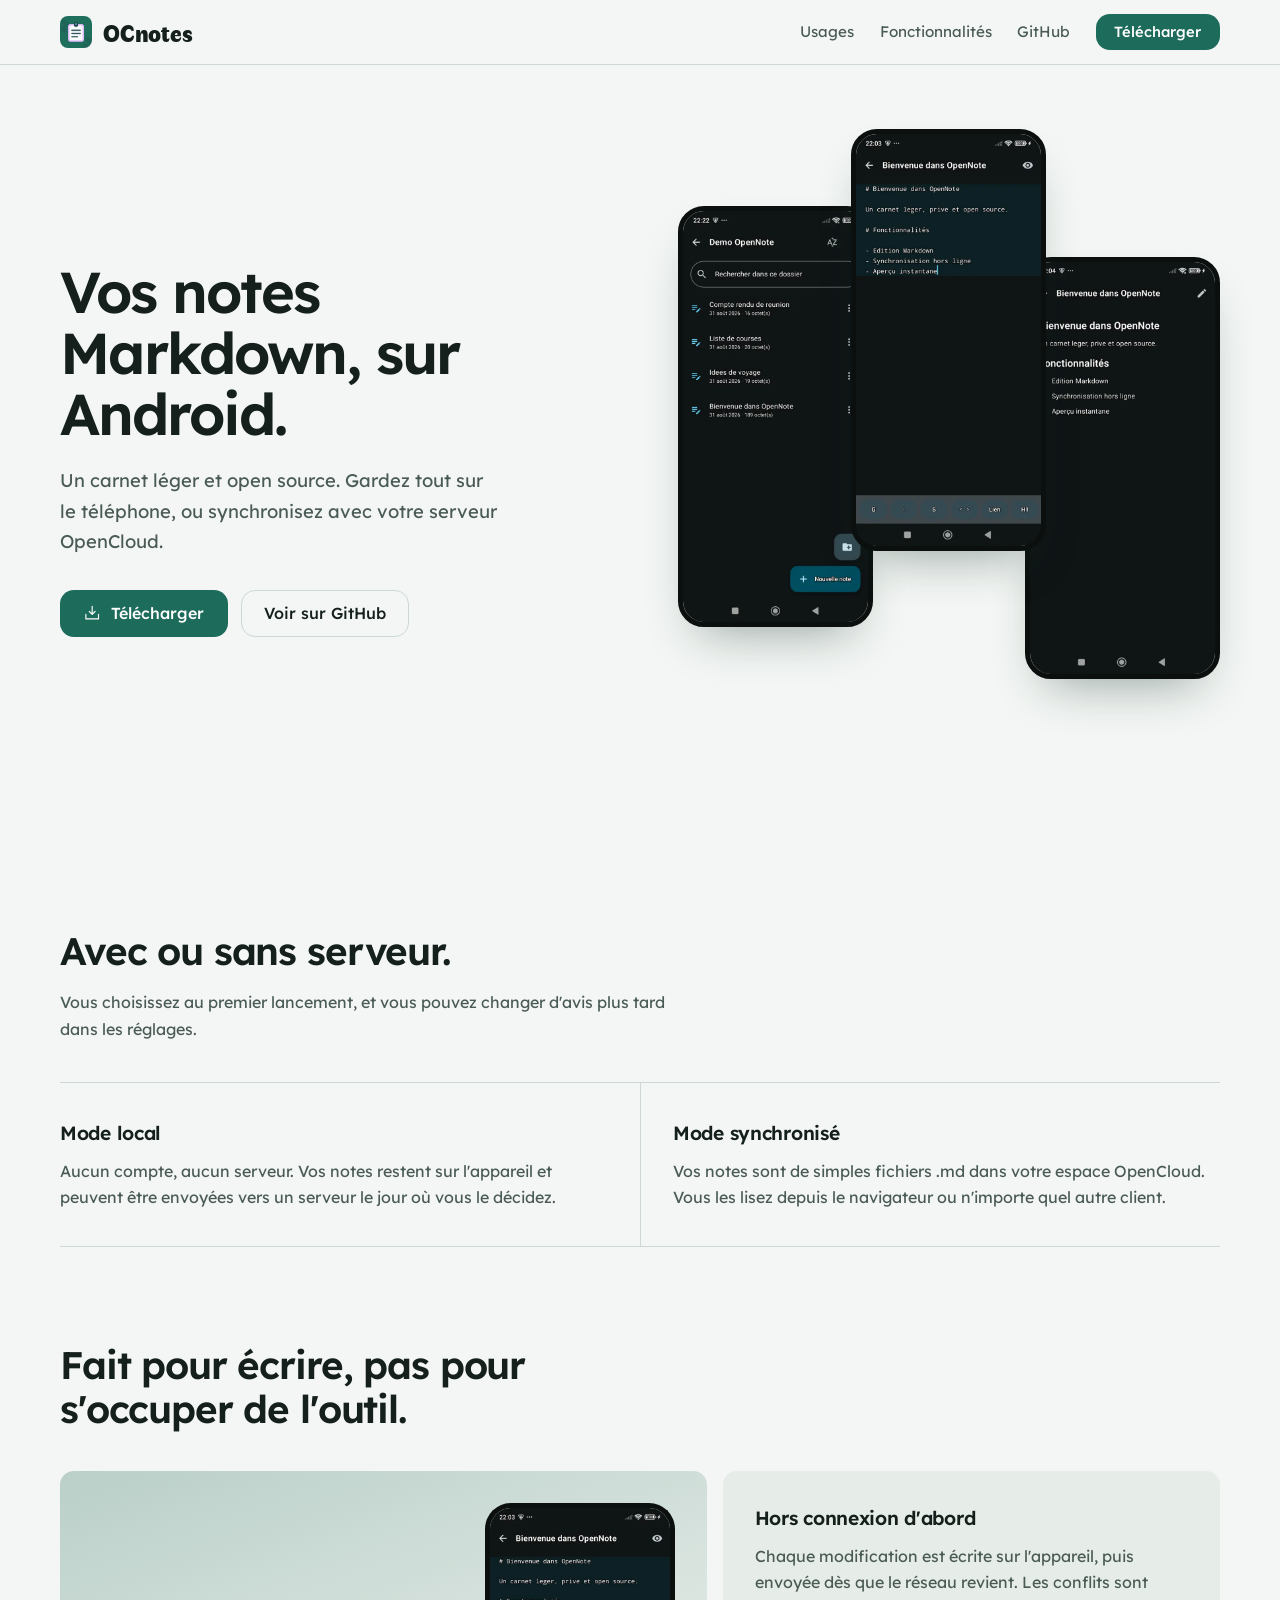
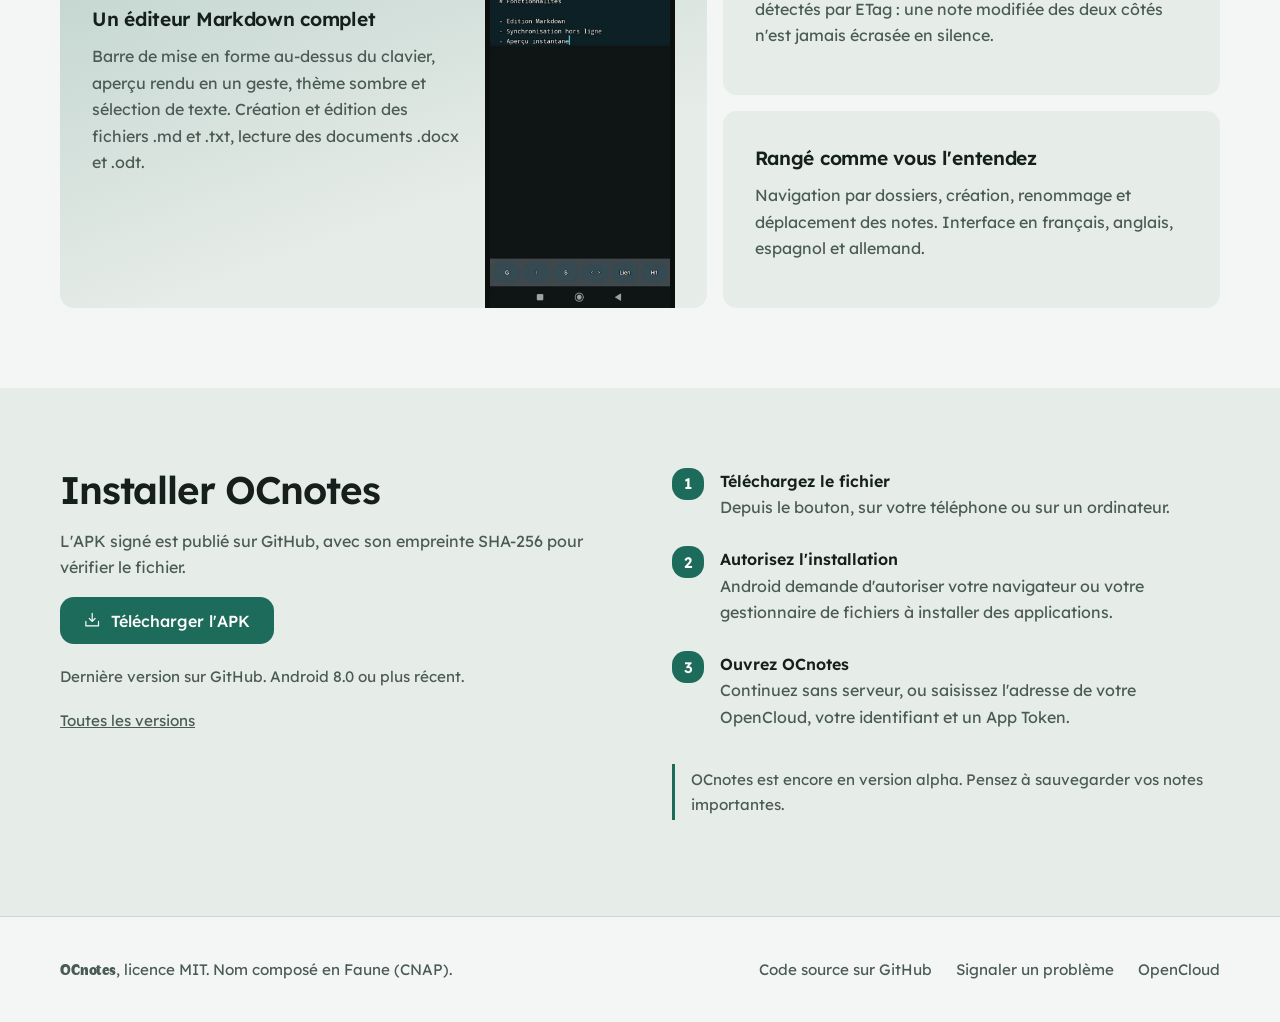
==== site/index.html @ fe49a5b5 "Add single-page static presentation site for OCnotes Static HTML/CSS page (no build) to upload by FT" ====
<!doctype html>
<html lang="fr">
<head>
<meta charset="utf-8">
<meta name="viewport" content="width=device-width, initial-scale=1">
<title>OCnotes, notes Markdown pour Android</title>
<meta name="description" content="OCnotes est une application Android de notes Markdown, utilisable en local ou synchronisée avec votre serveur OpenCloud. Open source, licence MIT.">
<meta name="color-scheme" content="light dark">
<meta property="og:title" content="OCnotes, notes Markdown pour Android">
<meta property="og:description" content="Des notes Markdown sur Android, en local ou synchronisées avec OpenCloud.">
<meta property="og:type" content="website">
<link rel="icon" type="image/png" href="assets/favicon.png">
<link rel="preload" href="assets/lexend-Regular.woff2" as="font" type="font/woff2" crossorigin>
<link rel="preload" href="assets/faune-display-black.woff2" as="font" type="font/woff2" crossorigin>

<style>
/* ---------- Polices : Lexend, la même que dans l'application ---------- */
@font-face { font-family: "Lexend"; font-weight: 400; font-display: swap; src: url("assets/lexend-Regular.woff2") format("woff2"); }
@font-face { font-family: "Lexend"; font-weight: 500; font-display: swap; src: url("assets/lexend-Medium.woff2") format("woff2"); }
@font-face { font-family: "Lexend"; font-weight: 600; font-display: swap; src: url("assets/lexend-SemiBold.woff2") format("woff2"); }

/* Faune Display Black (CNAP) : la police du nom de l'app, réservée au mot OCnotes */
@font-face { font-family: "Faune"; font-weight: 900; font-display: swap; src: url("assets/faune-display-black.woff2") format("woff2"); }

/* ---------- Jetons de couleur (clair par défaut, sombre selon le système) ---------- */
:root {
  --bg: #f3f6f4;
  --surface: #e6ece8;
  --ink: #15201c;
  --muted: #4a5a54;
  --line: #cdd8d2;
  --accent: #1d6b5a;        /* le vert de l'icône, seule couleur d'accent */
  --accent-ink: #ffffff;
  --radius: 14px;           /* un seul rayon pour tout, sauf les téléphones */
  --phone-radius: 26px;
  --shadow: 0 24px 50px -22px rgb(21 48 40 / .45);
}
@media (prefers-color-scheme: dark) {
  :root {
    --bg: #0f1513;
    --surface: #18211d;
    --ink: #e8efeb;
    --muted: #9db0a8;
    --line: #28352f;
    --accent: #5fc9ae;
    --accent-ink: #08201a;
    --shadow: 0 24px 50px -22px rgb(0 0 0 / .8);
  }
}

* { box-sizing: border-box; }
html { scroll-behavior: smooth; }
body {
  margin: 0;
  background: var(--bg);
  color: var(--ink);
  font-family: "Lexend", system-ui, -apple-system, "Segoe UI", sans-serif;
  font-size: 1rem;
  line-height: 1.65;
  -webkit-font-smoothing: antialiased;
}
img { display: block; max-width: 100%; height: auto; }
a { color: inherit; }
:focus-visible { outline: 3px solid var(--accent); outline-offset: 3px; border-radius: 6px; }

.wrap { width: min(1160px, 100% - 2rem); margin-inline: auto; }

/* ---------- Boutons ---------- */
.btn {
  display: inline-flex; align-items: center; gap: .6rem;
  padding: .85rem 1.4rem;
  border-radius: var(--radius);
  font: 500 1rem/1 "Lexend", sans-serif;
  text-decoration: none; white-space: nowrap;
  border: 1.5px solid transparent;
  transition: transform .2s cubic-bezier(.16,1,.3,1), background-color .2s;
}
.btn:active { transform: scale(.97); }
.btn-primary { background: var(--accent); color: var(--accent-ink); }
.btn-primary:hover { transform: translateY(-2px); }
.btn-ghost { border-color: var(--line); color: var(--ink); }
.btn-ghost:hover { background: var(--surface); }
.btn svg { width: 1.15em; height: 1.15em; flex: none; }

/* ---------- Navigation (une seule ligne, 64px) ---------- */
.nav { position: sticky; top: 0; z-index: 10; background: color-mix(in srgb, var(--bg) 88%, transparent); backdrop-filter: blur(10px); -webkit-backdrop-filter: blur(10px); border-bottom: 1px solid var(--line); }
.nav .wrap { height: 64px; display: flex; align-items: center; justify-content: space-between; gap: 1rem; }
.brand { display: flex; align-items: center; gap: .7rem; text-decoration: none; }
.wordmark { font-family: "Faune", "Lexend", sans-serif; font-weight: 900; letter-spacing: -.01em; }
.brand .wordmark { font-size: 1.5rem; line-height: 1; }
.brand img { width: 32px; height: 32px; border-radius: 8px; }
.nav-links { display: flex; align-items: center; gap: 1.6rem; }
.nav-links a:not(.btn) { text-decoration: none; color: var(--muted); font-size: .95rem; }
.nav-links a:not(.btn):hover { color: var(--ink); }
.nav .btn { padding: .6rem 1.1rem; font-size: .92rem; }

/* ---------- Hero : texte à gauche, trois écrans à droite ---------- */
.hero { padding-block: 4rem 5rem; }
.hero .wrap { display: grid; grid-template-columns: 1.05fr 1fr; gap: 3rem; align-items: center; }
h1 { font-size: clamp(2.2rem, 4.6vw, 3.6rem); line-height: 1.06; letter-spacing: -.035em; font-weight: 600; margin: 0 0 1.4rem; max-width: 18ch; }
.lead { font-size: 1.15rem; color: var(--muted); max-width: 40ch; margin: 0 0 2rem; }
.cta { display: flex; flex-wrap: wrap; gap: .8rem; }

.phones { position: relative; height: min(640px, 70vw); }
.phone {
  position: absolute; width: 36%;
  border-radius: var(--phone-radius);
  border: 5px solid #0b100e;
  box-shadow: var(--shadow);
  background: #0b100e;
}
.phone.p1 { left: 0;   top: 12%; }
.phone.p2 { left: 32%; top: 0;   z-index: 2; }
.phone.p3 { left: 64%; top: 20%; }

/* ---------- Deux usages : deux colonnes séparées par un simple filet ---------- */
section { padding-block: 5rem; }
h2 { font-size: clamp(1.7rem, 3.2vw, 2.4rem); line-height: 1.15; letter-spacing: -.03em; font-weight: 600; margin: 0 0 1rem; max-width: 20ch; }
h3 { font-size: 1.2rem; letter-spacing: -.015em; font-weight: 600; margin: 0 0 .5rem; }
p { margin: 0 0 1rem; max-width: 62ch; }
.muted { color: var(--muted); }

.modes .wrap > p { color: var(--muted); }
.modes-grid { display: grid; grid-template-columns: 1fr 1fr; margin-top: 2.5rem; border-block: 1px solid var(--line); }
.modes-grid > div { padding: 2.2rem 2rem 2.2rem 0; }
.modes-grid > div + div { padding: 2.2rem 0 2.2rem 2rem; border-left: 1px solid var(--line); }
.modes-grid p { color: var(--muted); margin: 0; }

/* ---------- Fonctionnalités : une grande tuile + deux plus petites ---------- */
.features-grid { display: grid; grid-template-columns: 1.3fr 1fr; grid-template-rows: auto auto; gap: 1rem; margin-top: 2.5rem; }
.tile { border-radius: var(--radius); padding: 2rem; background: var(--surface); overflow: hidden; }
.tile p { color: var(--muted); margin: 0; }
.tile-big { grid-row: span 2; display: grid; grid-template-columns: 1fr 190px; gap: 1.5rem; align-items: end; padding-bottom: 0;
  background: linear-gradient(160deg, color-mix(in srgb, var(--accent) 22%, var(--surface)), var(--surface) 70%); }
.tile-big .text { padding-bottom: 2rem; align-self: center; }
.tile-big img { border-radius: var(--phone-radius) var(--phone-radius) 0 0; border: 5px solid #0b100e; border-bottom: 0; }
.tile ul { margin: 1rem 0 0; padding: 0; list-style: none; color: var(--muted); }
.tile li { padding: .35rem 0; }

/* ---------- Téléchargement ---------- */
.download { background: var(--surface); }
.download .wrap { display: grid; grid-template-columns: 1fr 1fr; gap: 4rem; align-items: start; }
.dl-meta { color: var(--muted); font-size: .95rem; margin: 1.2rem 0 0; }
.dl-meta code { font-family: ui-monospace, "SFMono-Regular", Menlo, Consolas, monospace; font-size: .8rem; word-break: break-all; }
.steps { margin: 0; padding: 0; list-style: none; counter-reset: s; }
.steps li { counter-increment: s; padding: 0 0 1.6rem 3rem; position: relative; }
.steps li::before {
  content: counter(s); position: absolute; left: 0; top: 0;
  width: 2rem; height: 2rem; border-radius: var(--radius);
  background: var(--accent); color: var(--accent-ink);
  display: grid; place-items: center; font-weight: 600; font-size: .95rem;
}
.steps strong { display: block; font-weight: 600; }
.steps span { color: var(--muted); }
.note { border-left: 3px solid var(--accent); padding: .2rem 0 .2rem 1rem; color: var(--muted); font-size: .95rem; margin-top: .5rem; }

/* ---------- Pied de page ---------- */
footer { padding-block: 2.5rem; border-top: 1px solid var(--line); color: var(--muted); font-size: .95rem; }
footer .wrap { display: flex; flex-wrap: wrap; gap: 1rem 2rem; justify-content: space-between; }
footer nav { display: flex; flex-wrap: wrap; gap: 1.5rem; }
footer a { text-decoration: none; }
footer a:hover { color: var(--ink); text-decoration: underline; }

/* ---------- Mouvement : entrée douce, désactivée si l'utilisateur le demande ---------- */
@media (prefers-reduced-motion: no-preference) {
  .reveal { opacity: 0; transform: translateY(22px); transition: opacity .7s cubic-bezier(.16,1,.3,1), transform .7s cubic-bezier(.16,1,.3,1); }
  .reveal.in { opacity: 1; transform: none; }
  /* les téléphones du hero arrivent l'un après l'autre : ils racontent l'ordre liste, édition, aperçu */
  .phone { opacity: 0; animation: rise .9s cubic-bezier(.16,1,.3,1) forwards; }
  .p1 { animation-delay: .1s; } .p2 { animation-delay: .25s; } .p3 { animation-delay: .4s; }
  @keyframes rise { from { opacity: 0; transform: translateY(40px); } to { opacity: 1; transform: none; } }
}

/* ---------- Mobile : tout passe sur une colonne ---------- */
@media (max-width: 860px) {
  .hero { padding-block: 2.5rem 3rem; }
  .hero .wrap, .download .wrap, .features-grid, .modes-grid { grid-template-columns: 1fr; }
  .phones { height: 78vw; max-height: 480px; }
  .modes-grid > div, .modes-grid > div + div { padding: 1.6rem 0; border-left: 0; }
  .modes-grid > div + div { border-top: 1px solid var(--line); }
  .tile-big { grid-row: auto; grid-template-columns: 1fr 140px; }
  .nav-links a:not(.btn) { display: none; }
  section { padding-block: 3.5rem; }
  .download .wrap { gap: 2.5rem; }
}
@media (max-width: 460px) {
  .tile-big { grid-template-columns: 1fr; }
  .tile-big img { width: 180px; justify-self: center; }
}
</style>
</head>

<body>

<header class="nav">
  <div class="wrap">
    <a class="brand" href="#top"><img src="assets/icon.webp" alt="" width="32" height="32"><span class="wordmark">OCnotes</span></a>
    <nav class="nav-links" aria-label="Navigation principale">
      <a href="#usages">Usages</a>
      <a href="#fonctions">Fonctionnalités</a>
      <a href="https://github.com/ybediat/OCnotes">GitHub</a>
      <a class="btn btn-primary" href="#telecharger">Télécharger</a>
    </nav>
  </div>
</header>

<main id="top">

  <!-- ===== Hero ===== -->
  <section class="hero">
    <div class="wrap">
      <div>
        <h1>Vos notes Markdown, sur Android.</h1>
        <p class="lead">Un carnet léger et open source. Gardez tout sur le téléphone, ou synchronisez avec votre serveur OpenCloud.</p>
        <div class="cta">
          <a class="btn btn-primary" href="#telecharger">
            <svg viewBox="0 0 256 256" fill="currentColor" aria-hidden="true"><path d="M224 144v64a8 8 0 0 1-8 8H40a8 8 0 0 1-8-8v-64a8 8 0 0 1 16 0v56h160v-56a8 8 0 0 1 16 0Zm-101.66 5.66a8 8 0 0 0 11.32 0l40-40a8 8 0 0 0-11.32-11.32L136 124.69V32a8 8 0 0 0-16 0v92.69l-26.34-26.35a8 8 0 0 0-11.32 11.32Z"/></svg>
            Télécharger
          </a>
          <a class="btn btn-ghost" href="https://github.com/ybediat/OCnotes">Voir sur GitHub</a>
        </div>
      </div>

      <div class="phones">
        <img class="phone p1" src="assets/liste-notes.webp" width="560" height="1244" alt="OCnotes : la liste des notes d'un dossier, avec recherche et bouton Nouvelle note">
        <img class="phone p2" src="assets/editeur.webp" width="560" height="1244" alt="OCnotes : l'éditeur Markdown avec sa barre de mise en forme">
        <img class="phone p3" src="assets/apercu.webp" width="560" height="1244" alt="OCnotes : l'aperçu rendu d'une note Markdown">
      </div>
    </div>
  </section>

  <!-- ===== Deux usages ===== -->
  <section class="modes" id="usages">
    <div class="wrap reveal">
      <h2>Avec ou sans serveur.</h2>
      <p>Vous choisissez au premier lancement, et vous pouvez changer d'avis plus tard dans les réglages.</p>
      <div class="modes-grid">
        <div>
          <h3>Mode local</h3>
          <p>Aucun compte, aucun serveur. Vos notes restent sur l'appareil et peuvent être envoyées vers un serveur le jour où vous le décidez.</p>
        </div>
        <div>
          <h3>Mode synchronisé</h3>
          <p>Vos notes sont de simples fichiers .md dans votre espace OpenCloud. Vous les lisez depuis le navigateur ou n'importe quel autre client.</p>
        </div>
      </div>
    </div>
  </section>

  <!-- ===== Fonctionnalités ===== -->
  <section id="fonctions" style="padding-top: 1rem;">
    <div class="wrap">
      <h2 class="reveal">Fait pour écrire, pas pour s'occuper de l'outil.</h2>
      <div class="features-grid">

        <article class="tile tile-big reveal">
          <div class="text">
            <h3>Un éditeur Markdown complet</h3>
            <p>Barre de mise en forme au-dessus du clavier, aperçu rendu en un geste, thème sombre et sélection de texte. Création et édition des fichiers .md et .txt, lecture des documents .docx et .odt.</p>
          </div>
          <img src="assets/editeur.webp" loading="lazy" width="560" height="1244" alt="L'éditeur Markdown d'OCnotes en thème sombre">
        </article>

        <article class="tile reveal">
          <h3>Hors connexion d'abord</h3>
          <p>Chaque modification est écrite sur l'appareil, puis envoyée dès que le réseau revient. Les conflits sont détectés par ETag : une note modifiée des deux côtés n'est jamais écrasée en silence.</p>
        </article>

        <article class="tile reveal">
          <h3>Rangé comme vous l'entendez</h3>
          <p>Navigation par dossiers, création, renommage et déplacement des notes. Interface en français, anglais, espagnol et allemand.</p>
        </article>

      </div>
    </div>
  </section>

  <!-- ===== Téléchargement ===== -->
  <section class="download" id="telecharger">
    <div class="wrap">
      <div class="reveal">
        <h2>Installer OCnotes</h2>
        <p class="muted">L'APK signé est publié sur GitHub, avec son empreinte SHA-256 pour vérifier le fichier.</p>
        <a class="btn btn-primary" id="dl-btn" href="https://github.com/ybediat/OCnotes/releases/latest" data-apk>
          <svg viewBox="0 0 256 256" fill="currentColor" aria-hidden="true"><path d="M224 144v64a8 8 0 0 1-8 8H40a8 8 0 0 1-8-8v-64a8 8 0 0 1 16 0v56h160v-56a8 8 0 0 1 16 0Zm-101.66 5.66a8 8 0 0 0 11.32 0l40-40a8 8 0 0 0-11.32-11.32L136 124.69V32a8 8 0 0 0-16 0v92.69l-26.34-26.35a8 8 0 0 0-11.32 11.32Z"/></svg>
          <span id="dl-label">Télécharger l'APK</span>
        </a>
        <p class="dl-meta" id="dl-meta">Dernière version sur GitHub. Android 8.0 ou plus récent.</p>
        <p class="dl-meta"><a href="https://github.com/ybediat/OCnotes/releases">Toutes les versions</a></p>
      </div>

      <div class="reveal">
        <ol class="steps">
          <li><strong>Téléchargez le fichier</strong><span>Depuis le bouton, sur votre téléphone ou sur un ordinateur.</span></li>
          <li><strong>Autorisez l'installation</strong><span>Android demande d'autoriser votre navigateur ou votre gestionnaire de fichiers à installer des applications.</span></li>
          <li><strong>Ouvrez OCnotes</strong><span>Continuez sans serveur, ou saisissez l'adresse de votre OpenCloud, votre identifiant et un App Token.</span></li>
        </ol>
        <p class="note">OCnotes est encore en version alpha. Pensez à sauvegarder vos notes importantes.</p>
      </div>
    </div>
  </section>

</main>

<footer>
  <div class="wrap">
    <span><span class="wordmark">OCnotes</span>, licence MIT. Nom composé en <a href="https://www.cnap.fr/sites/faune/">Faune</a> (CNAP).</span>
    <nav aria-label="Liens">
      <a href="https://github.com/ybediat/OCnotes">Code source sur GitHub</a>
      <a href="https://github.com/ybediat/OCnotes/issues">Signaler un problème</a>
      <a href="https://opencloud.eu">OpenCloud</a>
    </nav>
  </div>
</footer>

<script>
/* ---------- Bouton de téléchargement : pointe toujours vers la dernière release ----------
   Sans JavaScript (ou si l'API GitHub répond mal), le lien reste /releases/latest,
   qui fonctionne aussi. Avec JavaScript, on le remplace par l'APK direct. */
(function () {
  // Normalise une chaîne : minuscules, sans accents, espaces insécables remplacés
  var norm = function (s) {
    return String(s || "").normalize("NFD").replace(/[̀-ͯ]/g, "").replace(/[  ]/g, " ").toLowerCase().trim();
  };
  // Date toujours au format JJ/MM/AAAA, quelle que soit l'entrée ISO
  var fmtDate = function (iso) {
    var d = new Date(iso);
    if (isNaN(d)) return "";
    var p = function (n) { return String(n).padStart(2, "0"); };
    return p(d.getDate()) + "/" + p(d.getMonth() + 1) + "/" + d.getFullYear();
  };

  fetch("https://api.github.com/repos/ybediat/OCnotes/releases/latest", { headers: { Accept: "application/vnd.github+json" } })
    .then(function (r) { if (!r.ok) throw new Error(r.status); return r.json(); })
    .then(function (rel) {
      var apk = (rel.assets || []).filter(function (a) { return norm(a.name).slice(-4) === ".apk"; })[0];
      if (!apk) return;

      var btn = document.getElementById("dl-btn");
      btn.href = apk.browser_download_url;
      document.getElementById("dl-label").textContent = "Télécharger l'APK " + String(rel.tag_name).replace(/^v/i, "");

      var mo = (apk.size / 1048576).toFixed(1).replace(".", ",");
      var meta = document.getElementById("dl-meta");
      meta.textContent = "Version " + String(rel.tag_name).replace(/^v/i, "") + " du " + fmtDate(rel.published_at) + ", " + mo + " Mo. Android 8.0 ou plus récent.";

      // Empreinte SHA-256 fournie par GitHub pour cet asset
      var sha = String(apk.digest || "").replace(/^sha256:/i, "");
      if (sha) {
        var p = document.createElement("p");
        p.className = "dl-meta";
        p.innerHTML = "SHA-256 : <code></code>";
        p.querySelector("code").textContent = sha;
        meta.insertAdjacentElement("afterend", p);
      }
    })
    .catch(function () { /* on garde le lien de repli */ });
})();

/* ---------- Apparition au défilement (IntersectionObserver, pas d'écouteur scroll) ---------- */
(function () {
  var els = document.querySelectorAll(".reveal");
  if (!("IntersectionObserver" in window)) { els.forEach(function (e) { e.classList.add("in"); }); return; }
  var io = new IntersectionObserver(function (entries) {
    entries.forEach(function (en) { if (en.isIntersecting) { en.target.classList.add("in"); io.unobserve(en.target); } });
  }, { threshold: 0.15 });
  els.forEach(function (e) { io.observe(e); });
})();
</script>
</body>
</html>
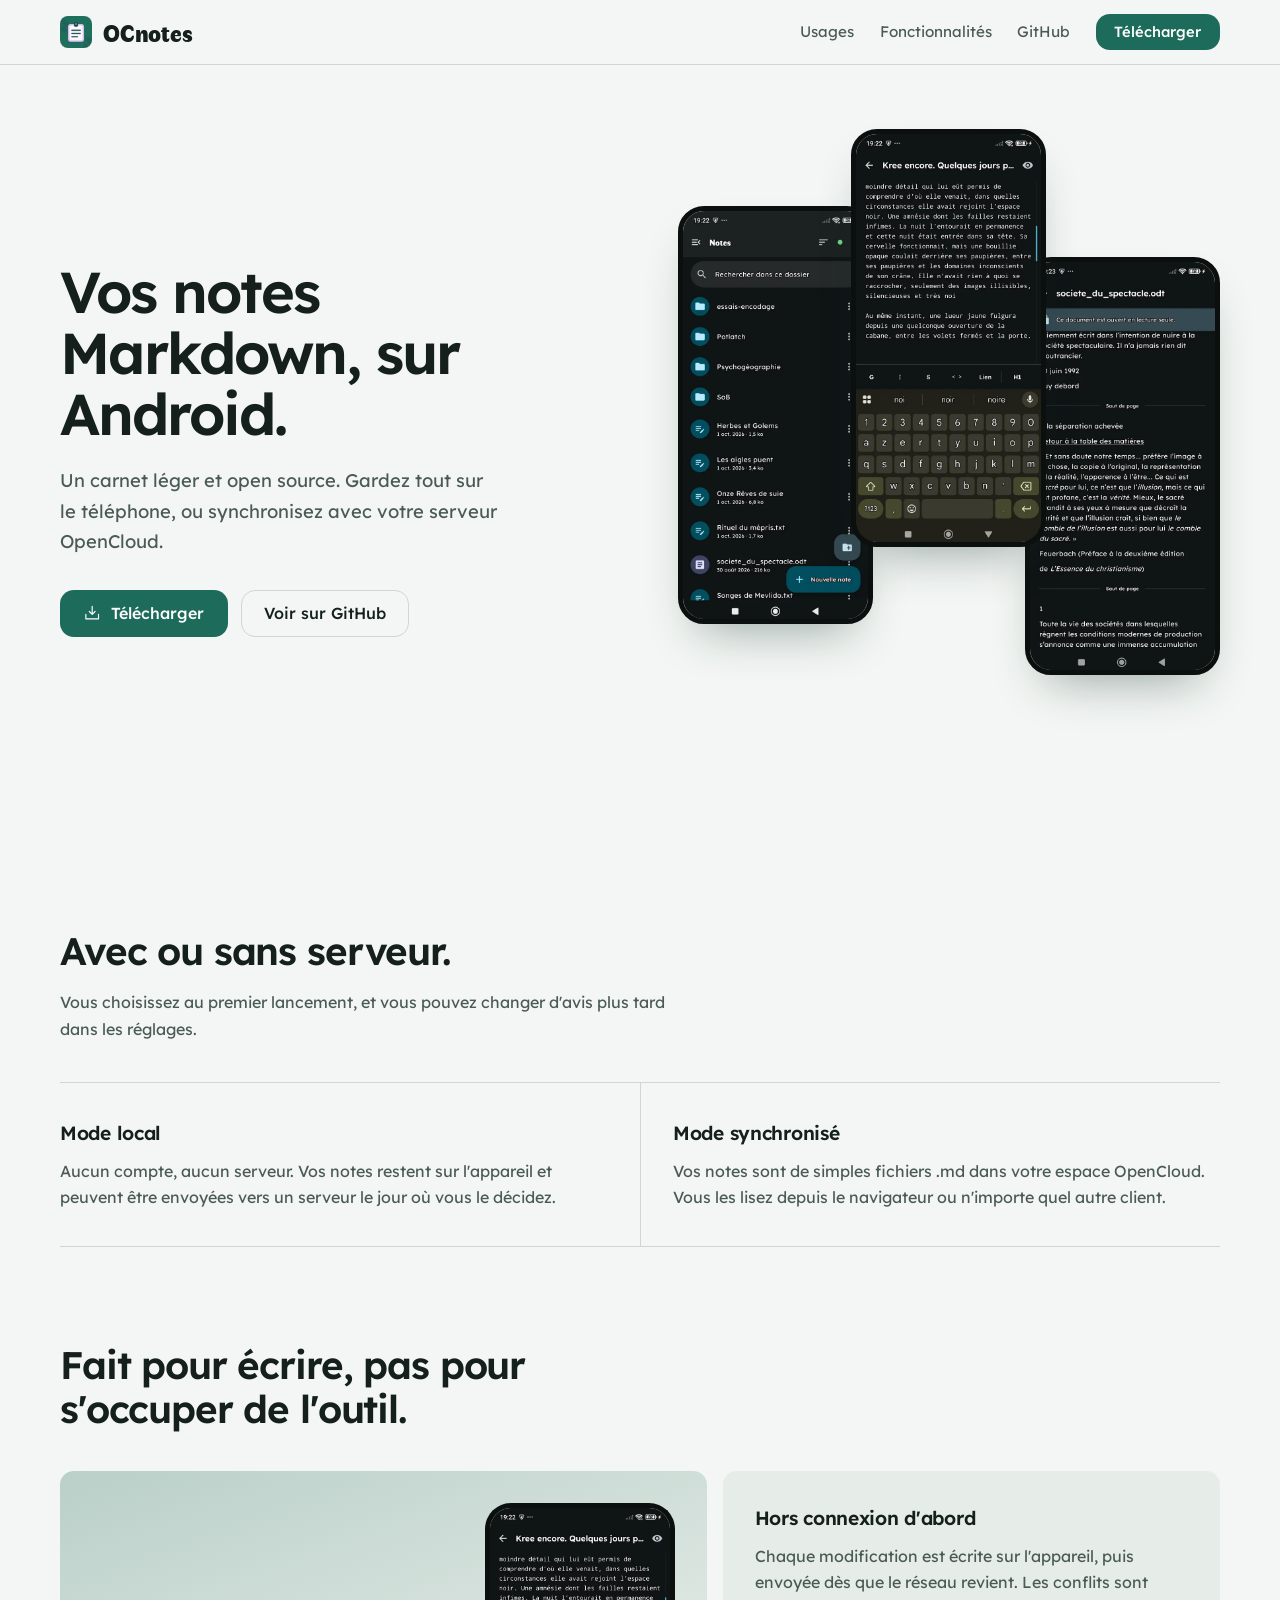
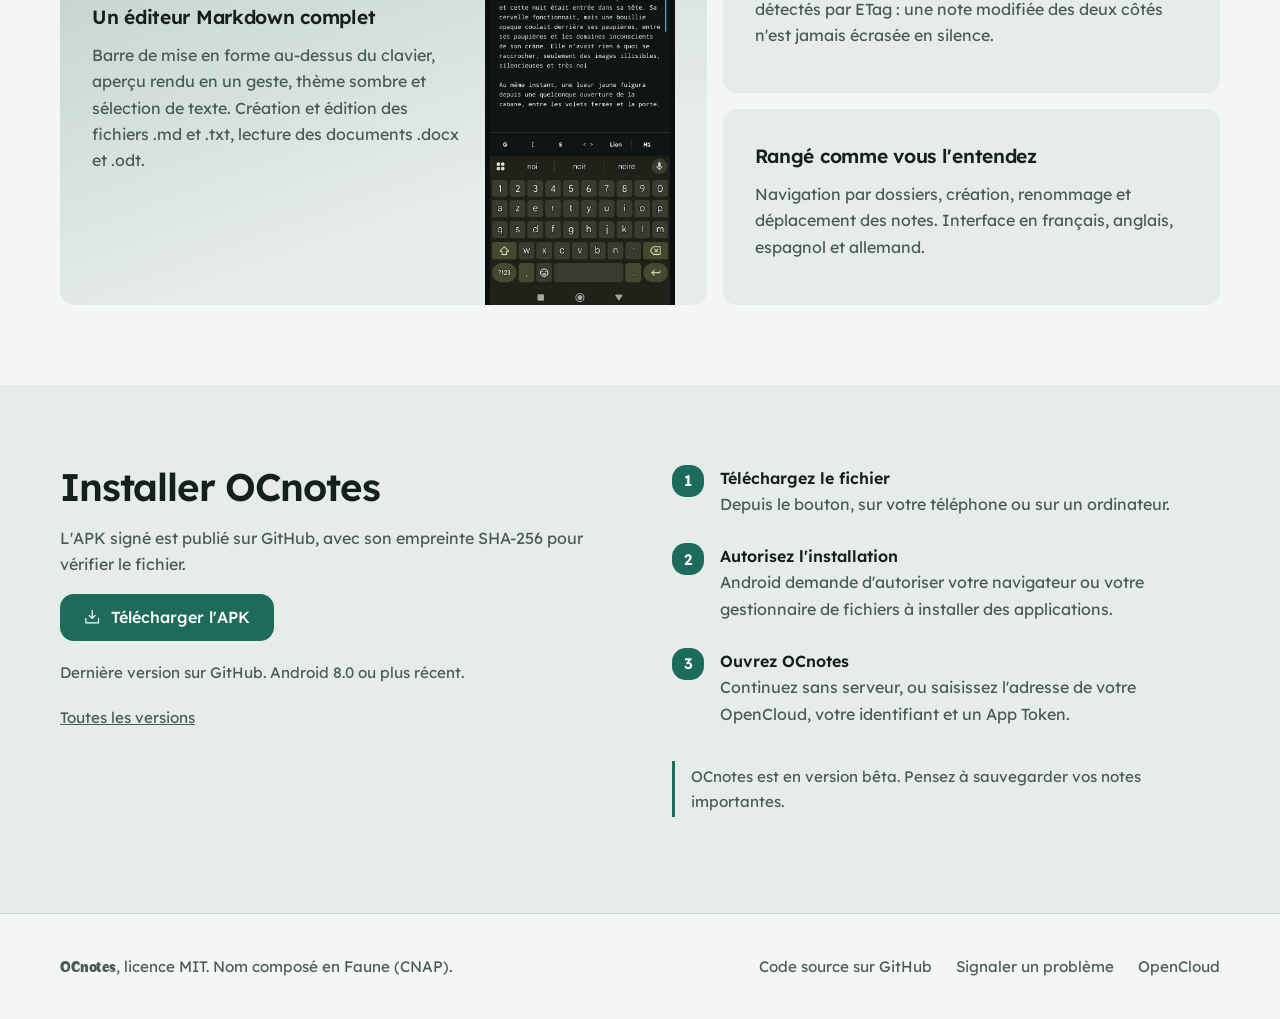
==== commit 99e08de1: "Use new screenshots on the site, crop truncated bottom strip, update beta status Originals moved to " ====
--- a/site/index.html
+++ b/site/index.html
@@ -222,9 +222,9 @@
       </div>
 
       <div class="phones">
-        <img class="phone p1" src="assets/liste-notes.webp" width="560" height="1244" alt="OCnotes : la liste des notes d'un dossier, avec recherche et bouton Nouvelle note">
-        <img class="phone p2" src="assets/editeur.webp" width="560" height="1244" alt="OCnotes : l'éditeur Markdown avec sa barre de mise en forme">
-        <img class="phone p3" src="assets/apercu.webp" width="560" height="1244" alt="OCnotes : l'aperçu rendu d'une note Markdown">
+        <img class="phone p1" src="assets/liste-notes.webp" width="560" height="1234" alt="OCnotes : la liste des dossiers et des notes, avec recherche et bouton Nouvelle note">
+        <img class="phone p2" src="assets/editeur.webp" width="560" height="1234" alt="OCnotes : l'éditeur Markdown, avec sa barre de mise en forme au-dessus du clavier">
+        <img class="phone p3" src="assets/apercu.webp" width="560" height="1234" alt="OCnotes : un document .odt ouvert en lecture seule">
       </div>
     </div>
   </section>
@@ -258,7 +258,7 @@
             <h3>Un éditeur Markdown complet</h3>
             <p>Barre de mise en forme au-dessus du clavier, aperçu rendu en un geste, thème sombre et sélection de texte. Création et édition des fichiers .md et .txt, lecture des documents .docx et .odt.</p>
           </div>
-          <img src="assets/editeur.webp" loading="lazy" width="560" height="1244" alt="L'éditeur Markdown d'OCnotes en thème sombre">
+          <img src="assets/editeur.webp" loading="lazy" width="560" height="1234" alt="L'éditeur Markdown d'OCnotes avec un long texte">
         </article>
 
         <article class="tile reveal">
@@ -295,7 +295,7 @@
           <li><strong>Autorisez l'installation</strong><span>Android demande d'autoriser votre navigateur ou votre gestionnaire de fichiers à installer des applications.</span></li>
           <li><strong>Ouvrez OCnotes</strong><span>Continuez sans serveur, ou saisissez l'adresse de votre OpenCloud, votre identifiant et un App Token.</span></li>
         </ol>
-        <p class="note">OCnotes est encore en version alpha. Pensez à sauvegarder vos notes importantes.</p>
+        <p class="note">OCnotes est en version bêta. Pensez à sauvegarder vos notes importantes.</p>
       </div>
     </div>
   </section>
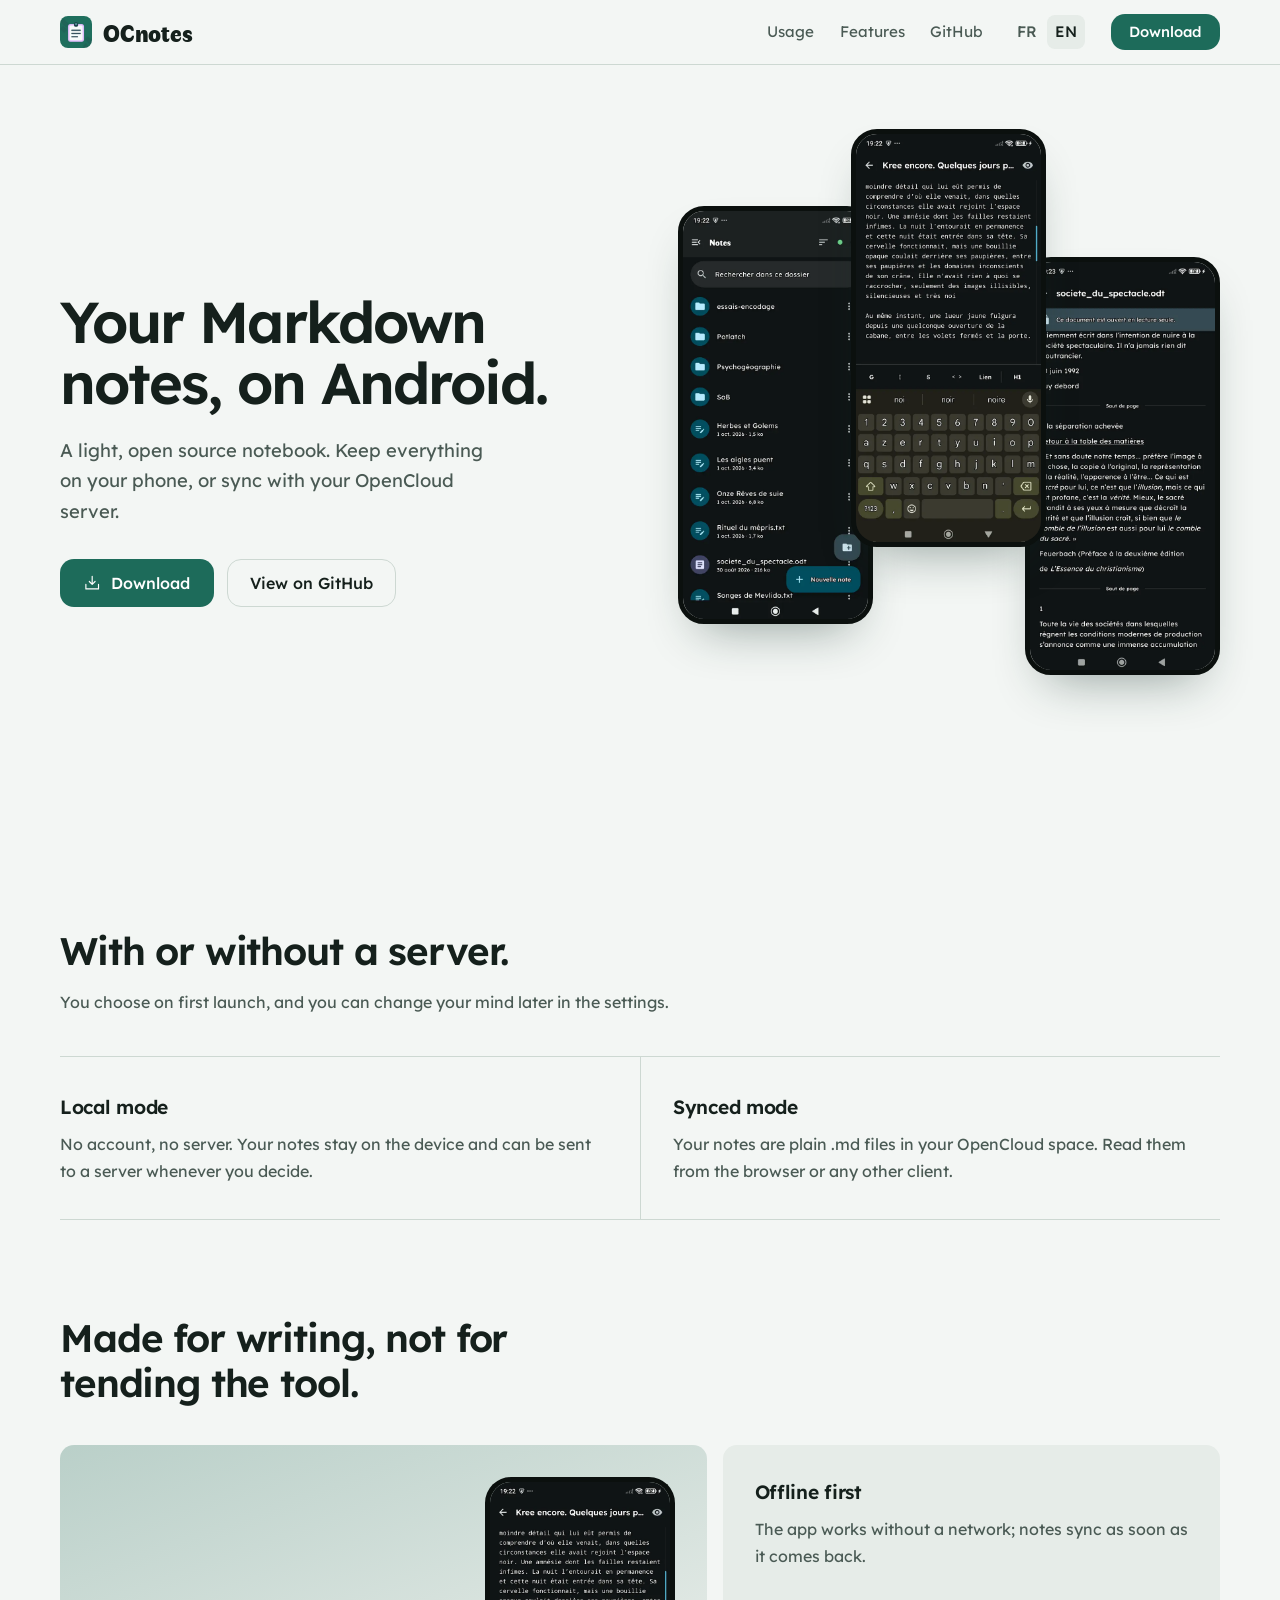
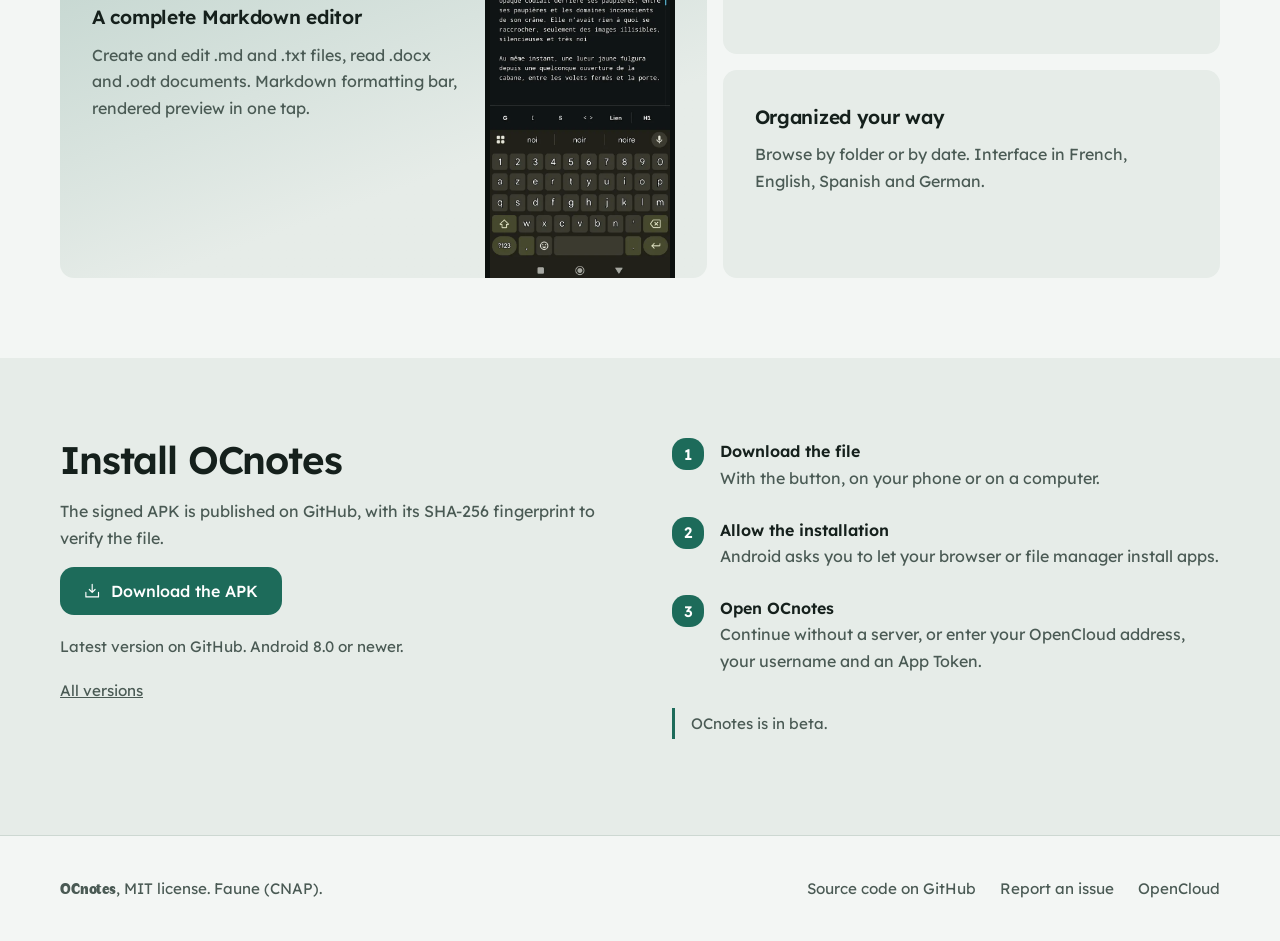
==== commit 5937291a: "Add English version of the site and refactor styles and scripts - Created a new English index.html f" ====
--- a/site/index.html
+++ b/site/index.html
@@ -9,185 +9,27 @@
 <meta property="og:title" content="OCnotes, notes Markdown pour Android">
 <meta property="og:description" content="Des notes Markdown sur Android, en local ou synchronisées avec OpenCloud.">
 <meta property="og:type" content="website">
+<link rel="canonical" href="https://ocnotes.fr/">
 <link rel="icon" type="image/png" href="assets/favicon.png">
 <link rel="preload" href="assets/lexend-Regular.woff2" as="font" type="font/woff2" crossorigin>
 <link rel="preload" href="assets/faune-display-black.woff2" as="font" type="font/woff2" crossorigin>
 
-<style>
-/* ---------- Polices : Lexend, la même que dans l'application ---------- */
-@font-face { font-family: "Lexend"; font-weight: 400; font-display: swap; src: url("assets/lexend-Regular.woff2") format("woff2"); }
-@font-face { font-family: "Lexend"; font-weight: 500; font-display: swap; src: url("assets/lexend-Medium.woff2") format("woff2"); }
-@font-face { font-family: "Lexend"; font-weight: 600; font-display: swap; src: url("assets/lexend-SemiBold.woff2") format("woff2"); }
-
-/* Faune Display Black (CNAP) : la police du nom de l'app, réservée au mot OCnotes */
-@font-face { font-family: "Faune"; font-weight: 900; font-display: swap; src: url("assets/faune-display-black.woff2") format("woff2"); }
-
-/* ---------- Jetons de couleur (clair par défaut, sombre selon le système) ---------- */
-:root {
-  --bg: #f3f6f4;
-  --surface: #e6ece8;
-  --ink: #15201c;
-  --muted: #4a5a54;
-  --line: #cdd8d2;
-  --accent: #1d6b5a;        /* le vert de l'icône, seule couleur d'accent */
-  --accent-ink: #ffffff;
-  --radius: 14px;           /* un seul rayon pour tout, sauf les téléphones */
-  --phone-radius: 26px;
-  --shadow: 0 24px 50px -22px rgb(21 48 40 / .45);
-}
-@media (prefers-color-scheme: dark) {
-  :root {
-    --bg: #0f1513;
-    --surface: #18211d;
-    --ink: #e8efeb;
-    --muted: #9db0a8;
-    --line: #28352f;
-    --accent: #5fc9ae;
-    --accent-ink: #08201a;
-    --shadow: 0 24px 50px -22px rgb(0 0 0 / .8);
-  }
-}
-
-* { box-sizing: border-box; }
-html { scroll-behavior: smooth; }
-body {
-  margin: 0;
-  background: var(--bg);
-  color: var(--ink);
-  font-family: "Lexend", system-ui, -apple-system, "Segoe UI", sans-serif;
-  font-size: 1rem;
-  line-height: 1.65;
-  -webkit-font-smoothing: antialiased;
-}
-img { display: block; max-width: 100%; height: auto; }
-a { color: inherit; }
-:focus-visible { outline: 3px solid var(--accent); outline-offset: 3px; border-radius: 6px; }
-
-.wrap { width: min(1160px, 100% - 2rem); margin-inline: auto; }
-
-/* ---------- Boutons ---------- */
-.btn {
-  display: inline-flex; align-items: center; gap: .6rem;
-  padding: .85rem 1.4rem;
-  border-radius: var(--radius);
-  font: 500 1rem/1 "Lexend", sans-serif;
-  text-decoration: none; white-space: nowrap;
-  border: 1.5px solid transparent;
-  transition: transform .2s cubic-bezier(.16,1,.3,1), background-color .2s;
-}
-.btn:active { transform: scale(.97); }
-.btn-primary { background: var(--accent); color: var(--accent-ink); }
-.btn-primary:hover { transform: translateY(-2px); }
-.btn-ghost { border-color: var(--line); color: var(--ink); }
-.btn-ghost:hover { background: var(--surface); }
-.btn svg { width: 1.15em; height: 1.15em; flex: none; }
-
-/* ---------- Navigation (une seule ligne, 64px) ---------- */
-.nav { position: sticky; top: 0; z-index: 10; background: color-mix(in srgb, var(--bg) 88%, transparent); backdrop-filter: blur(10px); -webkit-backdrop-filter: blur(10px); border-bottom: 1px solid var(--line); }
-.nav .wrap { height: 64px; display: flex; align-items: center; justify-content: space-between; gap: 1rem; }
-.brand { display: flex; align-items: center; gap: .7rem; text-decoration: none; }
-.wordmark { font-family: "Faune", "Lexend", sans-serif; font-weight: 900; letter-spacing: -.01em; }
-.brand .wordmark { font-size: 1.5rem; line-height: 1; }
-.brand img { width: 32px; height: 32px; border-radius: 8px; }
-.nav-links { display: flex; align-items: center; gap: 1.6rem; }
-.nav-links a:not(.btn) { text-decoration: none; color: var(--muted); font-size: .95rem; }
-.nav-links a:not(.btn):hover { color: var(--ink); }
-.nav .btn { padding: .6rem 1.1rem; font-size: .92rem; }
-
-/* ---------- Hero : texte à gauche, trois écrans à droite ---------- */
-.hero { padding-block: 4rem 5rem; }
-.hero .wrap { display: grid; grid-template-columns: 1.05fr 1fr; gap: 3rem; align-items: center; }
-h1 { font-size: clamp(2.2rem, 4.6vw, 3.6rem); line-height: 1.06; letter-spacing: -.035em; font-weight: 600; margin: 0 0 1.4rem; max-width: 18ch; }
-.lead { font-size: 1.15rem; color: var(--muted); max-width: 40ch; margin: 0 0 2rem; }
-.cta { display: flex; flex-wrap: wrap; gap: .8rem; }
-
-.phones { position: relative; height: min(640px, 70vw); }
-.phone {
-  position: absolute; width: 36%;
-  border-radius: var(--phone-radius);
-  border: 5px solid #0b100e;
-  box-shadow: var(--shadow);
-  background: #0b100e;
-}
-.phone.p1 { left: 0;   top: 12%; }
-.phone.p2 { left: 32%; top: 0;   z-index: 2; }
-.phone.p3 { left: 64%; top: 20%; }
-
-/* ---------- Deux usages : deux colonnes séparées par un simple filet ---------- */
-section { padding-block: 5rem; }
-h2 { font-size: clamp(1.7rem, 3.2vw, 2.4rem); line-height: 1.15; letter-spacing: -.03em; font-weight: 600; margin: 0 0 1rem; max-width: 20ch; }
-h3 { font-size: 1.2rem; letter-spacing: -.015em; font-weight: 600; margin: 0 0 .5rem; }
-p { margin: 0 0 1rem; max-width: 62ch; }
-.muted { color: var(--muted); }
-
-.modes .wrap > p { color: var(--muted); }
-.modes-grid { display: grid; grid-template-columns: 1fr 1fr; margin-top: 2.5rem; border-block: 1px solid var(--line); }
-.modes-grid > div { padding: 2.2rem 2rem 2.2rem 0; }
-.modes-grid > div + div { padding: 2.2rem 0 2.2rem 2rem; border-left: 1px solid var(--line); }
-.modes-grid p { color: var(--muted); margin: 0; }
-
-/* ---------- Fonctionnalités : une grande tuile + deux plus petites ---------- */
-.features-grid { display: grid; grid-template-columns: 1.3fr 1fr; grid-template-rows: auto auto; gap: 1rem; margin-top: 2.5rem; }
-.tile { border-radius: var(--radius); padding: 2rem; background: var(--surface); overflow: hidden; }
-.tile p { color: var(--muted); margin: 0; }
-.tile-big { grid-row: span 2; display: grid; grid-template-columns: 1fr 190px; gap: 1.5rem; align-items: end; padding-bottom: 0;
-  background: linear-gradient(160deg, color-mix(in srgb, var(--accent) 22%, var(--surface)), var(--surface) 70%); }
-.tile-big .text { padding-bottom: 2rem; align-self: center; }
-.tile-big img { border-radius: var(--phone-radius) var(--phone-radius) 0 0; border: 5px solid #0b100e; border-bottom: 0; }
-.tile ul { margin: 1rem 0 0; padding: 0; list-style: none; color: var(--muted); }
-.tile li { padding: .35rem 0; }
-
-/* ---------- Téléchargement ---------- */
-.download { background: var(--surface); }
-.download .wrap { display: grid; grid-template-columns: 1fr 1fr; gap: 4rem; align-items: start; }
-.dl-meta { color: var(--muted); font-size: .95rem; margin: 1.2rem 0 0; }
-.dl-meta code { font-family: ui-monospace, "SFMono-Regular", Menlo, Consolas, monospace; font-size: .8rem; word-break: break-all; }
-.steps { margin: 0; padding: 0; list-style: none; counter-reset: s; }
-.steps li { counter-increment: s; padding: 0 0 1.6rem 3rem; position: relative; }
-.steps li::before {
-  content: counter(s); position: absolute; left: 0; top: 0;
-  width: 2rem; height: 2rem; border-radius: var(--radius);
-  background: var(--accent); color: var(--accent-ink);
-  display: grid; place-items: center; font-weight: 600; font-size: .95rem;
-}
-.steps strong { display: block; font-weight: 600; }
-.steps span { color: var(--muted); }
-.note { border-left: 3px solid var(--accent); padding: .2rem 0 .2rem 1rem; color: var(--muted); font-size: .95rem; margin-top: .5rem; }
-
-/* ---------- Pied de page ---------- */
-footer { padding-block: 2.5rem; border-top: 1px solid var(--line); color: var(--muted); font-size: .95rem; }
-footer .wrap { display: flex; flex-wrap: wrap; gap: 1rem 2rem; justify-content: space-between; }
-footer nav { display: flex; flex-wrap: wrap; gap: 1.5rem; }
-footer a { text-decoration: none; }
-footer a:hover { color: var(--ink); text-decoration: underline; }
-
-/* ---------- Mouvement : entrée douce, désactivée si l'utilisateur le demande ---------- */
-@media (prefers-reduced-motion: no-preference) {
-  .reveal { opacity: 0; transform: translateY(22px); transition: opacity .7s cubic-bezier(.16,1,.3,1), transform .7s cubic-bezier(.16,1,.3,1); }
-  .reveal.in { opacity: 1; transform: none; }
-  /* les téléphones du hero arrivent l'un après l'autre : ils racontent l'ordre liste, édition, aperçu */
-  .phone { opacity: 0; animation: rise .9s cubic-bezier(.16,1,.3,1) forwards; }
-  .p1 { animation-delay: .1s; } .p2 { animation-delay: .25s; } .p3 { animation-delay: .4s; }
-  @keyframes rise { from { opacity: 0; transform: translateY(40px); } to { opacity: 1; transform: none; } }
-}
-
-/* ---------- Mobile : tout passe sur une colonne ---------- */
-@media (max-width: 860px) {
-  .hero { padding-block: 2.5rem 3rem; }
-  .hero .wrap, .download .wrap, .features-grid, .modes-grid { grid-template-columns: 1fr; }
-  .phones { height: 78vw; max-height: 480px; }
-  .modes-grid > div, .modes-grid > div + div { padding: 1.6rem 0; border-left: 0; }
-  .modes-grid > div + div { border-top: 1px solid var(--line); }
-  .tile-big { grid-row: auto; grid-template-columns: 1fr 140px; }
-  .nav-links a:not(.btn) { display: none; }
-  section { padding-block: 3.5rem; }
-  .download .wrap { gap: 2.5rem; }
-}
-@media (max-width: 460px) {
-  .tile-big { grid-template-columns: 1fr; }
-  .tile-big img { width: 180px; justify-self: center; }
-}
-</style>
+<link rel="stylesheet" href="assets/site.css">
+<link rel="alternate" hreflang="fr" href="https://ocnotes.fr/">
+<link rel="alternate" hreflang="en" href="https://ocnotes.fr/en/">
+<link rel="alternate" hreflang="x-default" href="https://ocnotes.fr/en/">
+<script>
+/* Visiteur non francophone : on l'envoie sur la version anglaise, sauf s'il a déjà choisi une langue. */
+(function () {
+  try {
+    var choix = localStorage.getItem("ocnotes-lang");
+    if (choix) { if (choix === "en") location.replace("en/" + location.hash); return; }
+    var langues = navigator.languages && navigator.languages.length ? navigator.languages : [navigator.language || ""];
+    var francophone = Array.prototype.some.call(langues, function (l) { return /^fr/i.test(l); });
+    if (langues[0] && !francophone) location.replace("en/" + location.hash);
+  } catch (e) { /* on reste en français */ }
+})();
+</script>
 </head>
 
 <body>
@@ -199,6 +41,10 @@
       <a href="#usages">Usages</a>
       <a href="#fonctions">Fonctionnalités</a>
       <a href="https://github.com/ybediat/OCnotes">GitHub</a>
+      <span class="lang" role="group" aria-label="Langue">
+        <a href="./" hreflang="fr" lang="fr" data-lang="fr" aria-current="true">FR</a>
+        <a href="en/" hreflang="en" lang="en" data-lang="en">EN</a>
+      </span>
       <a class="btn btn-primary" href="#telecharger">Télécharger</a>
     </nav>
   </div>
@@ -256,19 +102,19 @@
         <article class="tile tile-big reveal">
           <div class="text">
             <h3>Un éditeur Markdown complet</h3>
-            <p>Barre de mise en forme au-dessus du clavier, aperçu rendu en un geste, thème sombre et sélection de texte. Création et édition des fichiers .md et .txt, lecture des documents .docx et .odt.</p>
+            <p>Création et édition des fichiers .md et .txt, lecture des documents .docx et .odt. Barre de mise en forme Markdown, aperçu du rendu en un geste.</p>
           </div>
           <img src="assets/editeur.webp" loading="lazy" width="560" height="1234" alt="L'éditeur Markdown d'OCnotes avec un long texte">
         </article>
 
         <article class="tile reveal">
           <h3>Hors connexion d'abord</h3>
-          <p>Chaque modification est écrite sur l'appareil, puis envoyée dès que le réseau revient. Les conflits sont détectés par ETag : une note modifiée des deux côtés n'est jamais écrasée en silence.</p>
+          <p>L'application marche sans réseau, les notes sont synchronisées dès que le réseau revient.</p>
         </article>
 
         <article class="tile reveal">
           <h3>Rangé comme vous l'entendez</h3>
-          <p>Navigation par dossiers, création, renommage et déplacement des notes. Interface en français, anglais, espagnol et allemand.</p>
+          <p>Navigation par dossiers ou par date. Interface en français, anglais, espagnol et allemand.</p>
         </article>
 
       </div>
@@ -295,7 +141,7 @@
           <li><strong>Autorisez l'installation</strong><span>Android demande d'autoriser votre navigateur ou votre gestionnaire de fichiers à installer des applications.</span></li>
           <li><strong>Ouvrez OCnotes</strong><span>Continuez sans serveur, ou saisissez l'adresse de votre OpenCloud, votre identifiant et un App Token.</span></li>
         </ol>
-        <p class="note">OCnotes est en version bêta. Pensez à sauvegarder vos notes importantes.</p>
+        <p class="note">OCnotes est en version bêta.</p>
       </div>
     </div>
   </section>
@@ -304,7 +150,7 @@
 
 <footer>
   <div class="wrap">
-    <span><span class="wordmark">OCnotes</span>, licence MIT. Nom composé en <a href="https://www.cnap.fr/sites/faune/">Faune</a> (CNAP).</span>
+    <span><span class="wordmark">OCnotes</span>, licence MIT. <a href="https://www.cnap.fr/sites/faune/">Faune</a> (CNAP).</span>
     <nav aria-label="Liens">
       <a href="https://github.com/ybediat/OCnotes">Code source sur GitHub</a>
       <a href="https://github.com/ybediat/OCnotes/issues">Signaler un problème</a>
@@ -313,59 +159,6 @@
   </div>
 </footer>
 
-<script>
-/* ---------- Bouton de téléchargement : pointe toujours vers la dernière release ----------
-   Sans JavaScript (ou si l'API GitHub répond mal), le lien reste /releases/latest,
-   qui fonctionne aussi. Avec JavaScript, on le remplace par l'APK direct. */
-(function () {
-  // Normalise une chaîne : minuscules, sans accents, espaces insécables remplacés
-  var norm = function (s) {
-    return String(s || "").normalize("NFD").replace(/[̀-ͯ]/g, "").replace(/[  ]/g, " ").toLowerCase().trim();
-  };
-  // Date toujours au format JJ/MM/AAAA, quelle que soit l'entrée ISO
-  var fmtDate = function (iso) {
-    var d = new Date(iso);
-    if (isNaN(d)) return "";
-    var p = function (n) { return String(n).padStart(2, "0"); };
-    return p(d.getDate()) + "/" + p(d.getMonth() + 1) + "/" + d.getFullYear();
-  };
-
-  fetch("https://api.github.com/repos/ybediat/OCnotes/releases/latest", { headers: { Accept: "application/vnd.github+json" } })
-    .then(function (r) { if (!r.ok) throw new Error(r.status); return r.json(); })
-    .then(function (rel) {
-      var apk = (rel.assets || []).filter(function (a) { return norm(a.name).slice(-4) === ".apk"; })[0];
-      if (!apk) return;
-
-      var btn = document.getElementById("dl-btn");
-      btn.href = apk.browser_download_url;
-      document.getElementById("dl-label").textContent = "Télécharger l'APK " + String(rel.tag_name).replace(/^v/i, "");
-
-      var mo = (apk.size / 1048576).toFixed(1).replace(".", ",");
-      var meta = document.getElementById("dl-meta");
-      meta.textContent = "Version " + String(rel.tag_name).replace(/^v/i, "") + " du " + fmtDate(rel.published_at) + ", " + mo + " Mo. Android 8.0 ou plus récent.";
-
-      // Empreinte SHA-256 fournie par GitHub pour cet asset
-      var sha = String(apk.digest || "").replace(/^sha256:/i, "");
-      if (sha) {
-        var p = document.createElement("p");
-        p.className = "dl-meta";
-        p.innerHTML = "SHA-256 : <code></code>";
-        p.querySelector("code").textContent = sha;
-        meta.insertAdjacentElement("afterend", p);
-      }
-    })
-    .catch(function () { /* on garde le lien de repli */ });
-})();
-
-/* ---------- Apparition au défilement (IntersectionObserver, pas d'écouteur scroll) ---------- */
-(function () {
-  var els = document.querySelectorAll(".reveal");
-  if (!("IntersectionObserver" in window)) { els.forEach(function (e) { e.classList.add("in"); }); return; }
-  var io = new IntersectionObserver(function (entries) {
-    entries.forEach(function (en) { if (en.isIntersecting) { en.target.classList.add("in"); io.unobserve(en.target); } });
-  }, { threshold: 0.15 });
-  els.forEach(function (e) { io.observe(e); });
-})();
-</script>
+<script src="assets/site.js" defer></script>
 </body>
 </html>
--- a/site/assets/site.css
+++ b/site/assets/site.css
@@ -0,0 +1,178 @@
+/* ---------- Polices : Lexend, la même que dans l'application ---------- */
+@font-face { font-family: "Lexend"; font-weight: 400; font-display: swap; src: url("lexend-Regular.woff2") format("woff2"); }
+@font-face { font-family: "Lexend"; font-weight: 500; font-display: swap; src: url("lexend-Medium.woff2") format("woff2"); }
+@font-face { font-family: "Lexend"; font-weight: 600; font-display: swap; src: url("lexend-SemiBold.woff2") format("woff2"); }
+
+/* Faune Display Black (CNAP) : la police du nom de l'app, réservée au mot OCnotes */
+@font-face { font-family: "Faune"; font-weight: 900; font-display: swap; src: url("faune-display-black.woff2") format("woff2"); }
+
+/* ---------- Jetons de couleur (clair par défaut, sombre selon le système) ---------- */
+:root {
+  --bg: #f3f6f4;
+  --surface: #e6ece8;
+  --ink: #15201c;
+  --muted: #4a5a54;
+  --line: #cdd8d2;
+  --accent: #1d6b5a;        /* le vert de l'icône, seule couleur d'accent */
+  --accent-ink: #ffffff;
+  --radius: 14px;           /* un seul rayon pour tout, sauf les téléphones */
+  --phone-radius: 26px;
+  --shadow: 0 24px 50px -22px rgb(21 48 40 / .45);
+}
+@media (prefers-color-scheme: dark) {
+  :root {
+    --bg: #0f1513;
+    --surface: #18211d;
+    --ink: #e8efeb;
+    --muted: #9db0a8;
+    --line: #28352f;
+    --accent: #5fc9ae;
+    --accent-ink: #08201a;
+    --shadow: 0 24px 50px -22px rgb(0 0 0 / .8);
+  }
+}
+
+* { box-sizing: border-box; }
+html { scroll-behavior: smooth; }
+body {
+  margin: 0;
+  background: var(--bg);
+  color: var(--ink);
+  font-family: "Lexend", system-ui, -apple-system, "Segoe UI", sans-serif;
+  font-size: 1rem;
+  line-height: 1.65;
+  -webkit-font-smoothing: antialiased;
+}
+img { display: block; max-width: 100%; height: auto; }
+a { color: inherit; }
+:focus-visible { outline: 3px solid var(--accent); outline-offset: 3px; border-radius: 6px; }
+
+.wrap { width: min(1160px, 100% - 2rem); margin-inline: auto; }
+
+/* ---------- Boutons ---------- */
+.btn {
+  display: inline-flex; align-items: center; gap: .6rem;
+  padding: .85rem 1.4rem;
+  border-radius: var(--radius);
+  font: 500 1rem/1 "Lexend", sans-serif;
+  text-decoration: none; white-space: nowrap;
+  border: 1.5px solid transparent;
+  transition: transform .2s cubic-bezier(.16,1,.3,1), background-color .2s;
+}
+.btn:active { transform: scale(.97); }
+.btn-primary { background: var(--accent); color: var(--accent-ink); }
+.btn-primary:hover { transform: translateY(-2px); }
+.btn-ghost { border-color: var(--line); color: var(--ink); }
+.btn-ghost:hover { background: var(--surface); }
+.btn svg { width: 1.15em; height: 1.15em; flex: none; }
+
+/* ---------- Navigation (une seule ligne, 64px) ---------- */
+.nav { position: sticky; top: 0; z-index: 10; background: color-mix(in srgb, var(--bg) 88%, transparent); backdrop-filter: blur(10px); -webkit-backdrop-filter: blur(10px); border-bottom: 1px solid var(--line); }
+.nav .wrap { height: 64px; display: flex; align-items: center; justify-content: space-between; gap: 1rem; }
+.brand { display: flex; align-items: center; gap: .7rem; text-decoration: none; }
+.wordmark { font-family: "Faune", "Lexend", sans-serif; font-weight: 900; letter-spacing: -.01em; }
+.brand .wordmark { font-size: 1.5rem; line-height: 1; }
+.brand img { width: 32px; height: 32px; border-radius: 8px; }
+.nav-links { display: flex; align-items: center; gap: 1.6rem; }
+.nav-links a:not(.btn) { text-decoration: none; color: var(--muted); font-size: .95rem; }
+.nav-links a:not(.btn):hover { color: var(--ink); }
+.nav .btn { padding: .6rem 1.1rem; font-size: .92rem; }
+
+/* ---------- Hero : texte à gauche, trois écrans à droite ---------- */
+.hero { padding-block: 4rem 5rem; }
+.hero .wrap { display: grid; grid-template-columns: 1.05fr 1fr; gap: 3rem; align-items: center; }
+h1 { font-size: clamp(2.2rem, 4.6vw, 3.6rem); line-height: 1.06; letter-spacing: -.035em; font-weight: 600; margin: 0 0 1.4rem; max-width: 18ch; }
+.lead { font-size: 1.15rem; color: var(--muted); max-width: 40ch; margin: 0 0 2rem; }
+.cta { display: flex; flex-wrap: wrap; gap: .8rem; }
+
+.phones { position: relative; height: min(640px, 70vw); }
+.phone {
+  position: absolute; width: 36%;
+  border-radius: var(--phone-radius);
+  border: 5px solid #0b100e;
+  box-shadow: var(--shadow);
+  background: #0b100e;
+}
+.phone.p1 { left: 0;   top: 12%; }
+.phone.p2 { left: 32%; top: 0;   z-index: 2; }
+.phone.p3 { left: 64%; top: 20%; }
+
+/* ---------- Deux usages : deux colonnes séparées par un simple filet ---------- */
+section { padding-block: 5rem; }
+h2 { font-size: clamp(1.7rem, 3.2vw, 2.4rem); line-height: 1.15; letter-spacing: -.03em; font-weight: 600; margin: 0 0 1rem; max-width: 20ch; }
+h3 { font-size: 1.2rem; letter-spacing: -.015em; font-weight: 600; margin: 0 0 .5rem; }
+p { margin: 0 0 1rem; max-width: 62ch; }
+.muted { color: var(--muted); }
+
+.modes .wrap > p { color: var(--muted); }
+.modes-grid { display: grid; grid-template-columns: 1fr 1fr; margin-top: 2.5rem; border-block: 1px solid var(--line); }
+.modes-grid > div { padding: 2.2rem 2rem 2.2rem 0; }
+.modes-grid > div + div { padding: 2.2rem 0 2.2rem 2rem; border-left: 1px solid var(--line); }
+.modes-grid p { color: var(--muted); margin: 0; }
+
+/* ---------- Fonctionnalités : une grande tuile + deux plus petites ---------- */
+.features-grid { display: grid; grid-template-columns: 1.3fr 1fr; grid-template-rows: auto auto; gap: 1rem; margin-top: 2.5rem; }
+.tile { border-radius: var(--radius); padding: 2rem; background: var(--surface); overflow: hidden; }
+.tile p { color: var(--muted); margin: 0; }
+.tile-big { grid-row: span 2; display: grid; grid-template-columns: 1fr 190px; gap: 1.5rem; align-items: end; padding-bottom: 0;
+  background: linear-gradient(160deg, color-mix(in srgb, var(--accent) 22%, var(--surface)), var(--surface) 70%); }
+.tile-big .text { padding-bottom: 2rem; align-self: center; }
+.tile-big img { border-radius: var(--phone-radius) var(--phone-radius) 0 0; border: 5px solid #0b100e; border-bottom: 0; }
+.tile ul { margin: 1rem 0 0; padding: 0; list-style: none; color: var(--muted); }
+.tile li { padding: .35rem 0; }
+
+/* ---------- Téléchargement ---------- */
+.download { background: var(--surface); }
+.download .wrap { display: grid; grid-template-columns: 1fr 1fr; gap: 4rem; align-items: start; }
+.dl-meta { color: var(--muted); font-size: .95rem; margin: 1.2rem 0 0; }
+.dl-meta code { font-family: ui-monospace, "SFMono-Regular", Menlo, Consolas, monospace; font-size: .8rem; word-break: break-all; }
+.steps { margin: 0; padding: 0; list-style: none; counter-reset: s; }
+.steps li { counter-increment: s; padding: 0 0 1.6rem 3rem; position: relative; }
+.steps li::before {
+  content: counter(s); position: absolute; left: 0; top: 0;
+  width: 2rem; height: 2rem; border-radius: var(--radius);
+  background: var(--accent); color: var(--accent-ink);
+  display: grid; place-items: center; font-weight: 600; font-size: .95rem;
+}
+.steps strong { display: block; font-weight: 600; }
+.steps span { color: var(--muted); }
+.note { border-left: 3px solid var(--accent); padding: .2rem 0 .2rem 1rem; color: var(--muted); font-size: .95rem; margin-top: .5rem; }
+
+/* ---------- Pied de page ---------- */
+footer { padding-block: 2.5rem; border-top: 1px solid var(--line); color: var(--muted); font-size: .95rem; }
+footer .wrap { display: flex; flex-wrap: wrap; gap: 1rem 2rem; justify-content: space-between; }
+footer nav { display: flex; flex-wrap: wrap; gap: 1.5rem; }
+footer a { text-decoration: none; }
+footer a:hover { color: var(--ink); text-decoration: underline; }
+
+/* ---------- Mouvement : entrée douce, désactivée si l'utilisateur le demande ---------- */
+@media (prefers-reduced-motion: no-preference) {
+  .reveal { opacity: 0; transform: translateY(22px); transition: opacity .7s cubic-bezier(.16,1,.3,1), transform .7s cubic-bezier(.16,1,.3,1); }
+  .reveal.in { opacity: 1; transform: none; }
+  /* les téléphones du hero arrivent l'un après l'autre : ils racontent l'ordre liste, édition, aperçu */
+  .phone { opacity: 0; animation: rise .9s cubic-bezier(.16,1,.3,1) forwards; }
+  .p1 { animation-delay: .1s; } .p2 { animation-delay: .25s; } .p3 { animation-delay: .4s; }
+  @keyframes rise { from { opacity: 0; transform: translateY(40px); } to { opacity: 1; transform: none; } }
+}
+
+/* ---------- Mobile : tout passe sur une colonne ---------- */
+@media (max-width: 860px) {
+  .hero { padding-block: 2.5rem 3rem; }
+  .hero .wrap, .download .wrap, .features-grid, .modes-grid { grid-template-columns: 1fr; }
+  .phones { height: 78vw; max-height: 480px; }
+  .modes-grid > div, .modes-grid > div + div { padding: 1.6rem 0; border-left: 0; }
+  .modes-grid > div + div { border-top: 1px solid var(--line); }
+  .tile-big { grid-row: auto; grid-template-columns: 1fr 140px; }
+  .nav-links a:not(.btn) { display: none; }
+  section { padding-block: 3.5rem; }
+  .download .wrap { gap: 2.5rem; }
+}
+@media (max-width: 460px) {
+  .tile-big { grid-template-columns: 1fr; }
+  .tile-big img { width: 180px; justify-self: center; }
+}
+
+/* ---------- Sélecteur de langue ---------- */
+.nav-links .lang { display: flex; align-items: center; gap: .15rem; font-size: .85rem; }
+.nav-links .lang a:not(.btn) { display: inline-block; padding: .25rem .5rem; border-radius: 8px; color: var(--muted); font-weight: 500; }
+.nav-links .lang a[aria-current="true"] { background: var(--surface); color: var(--ink); }
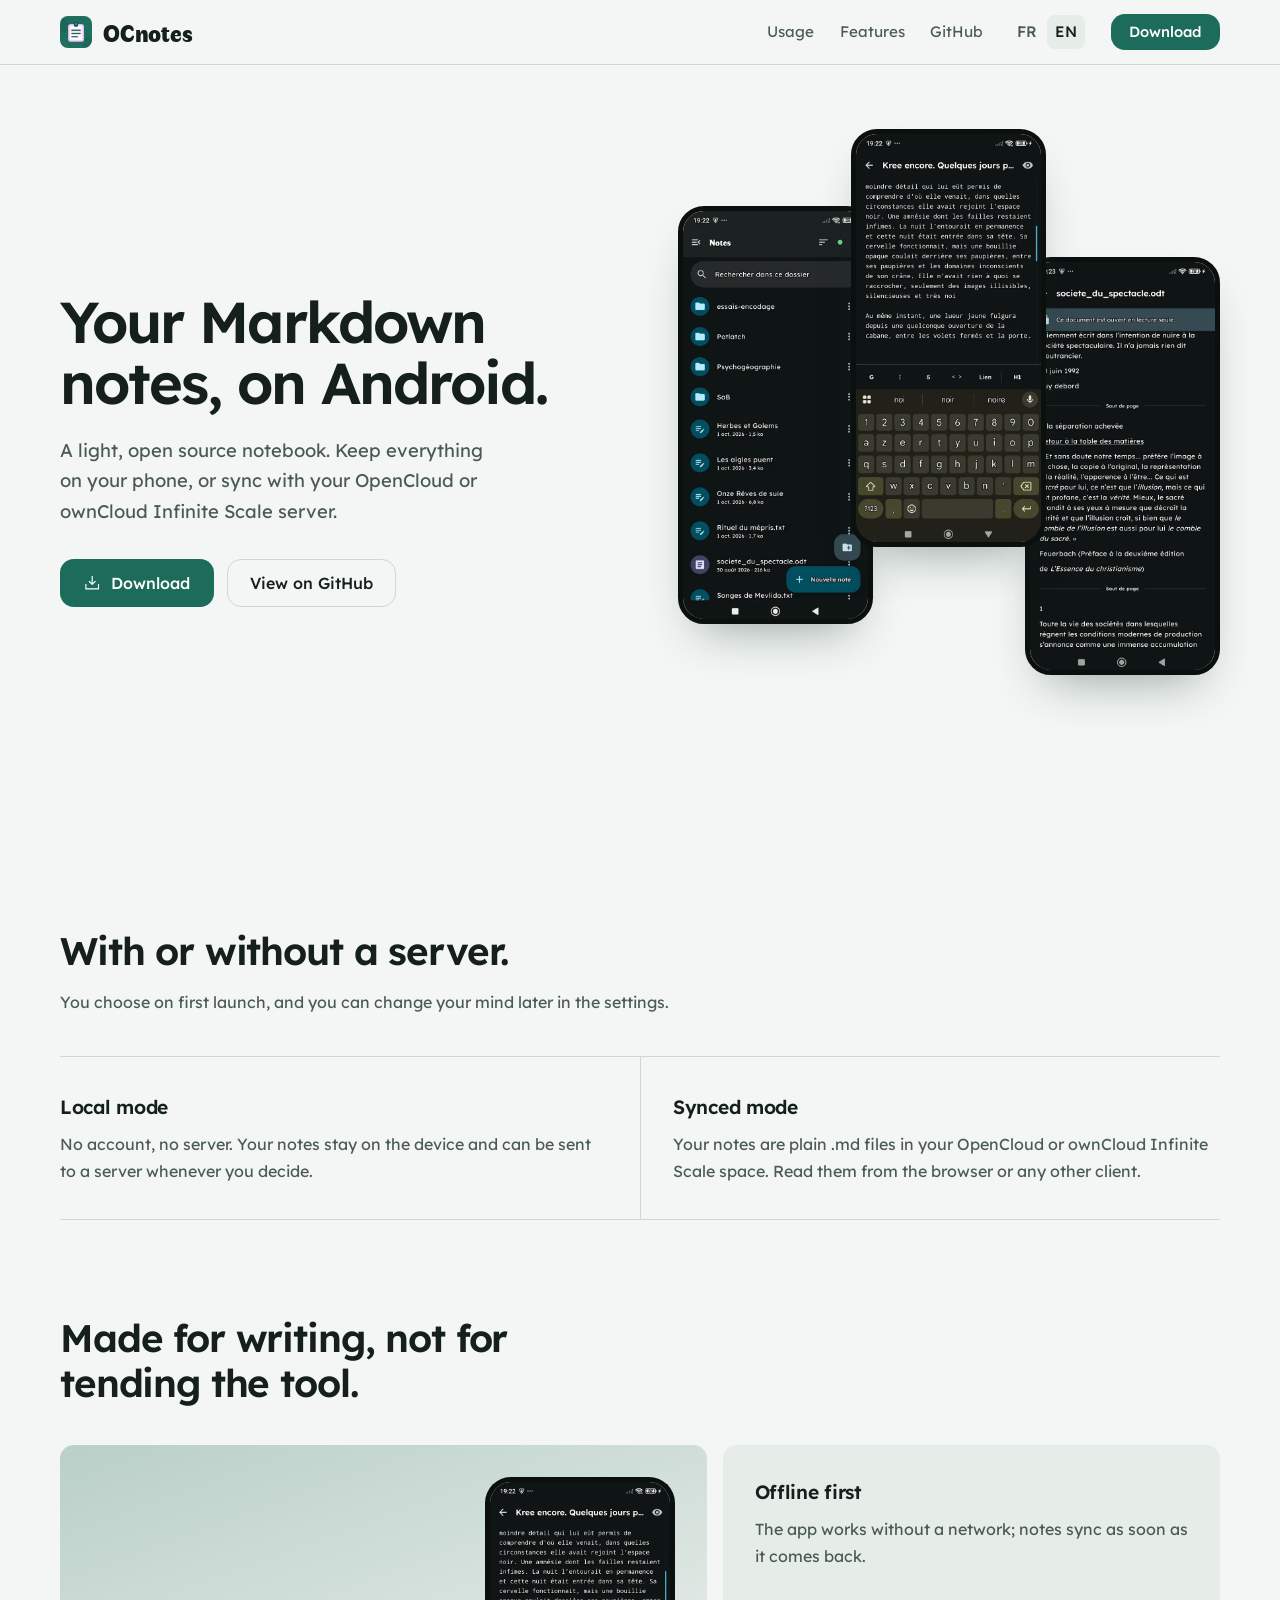
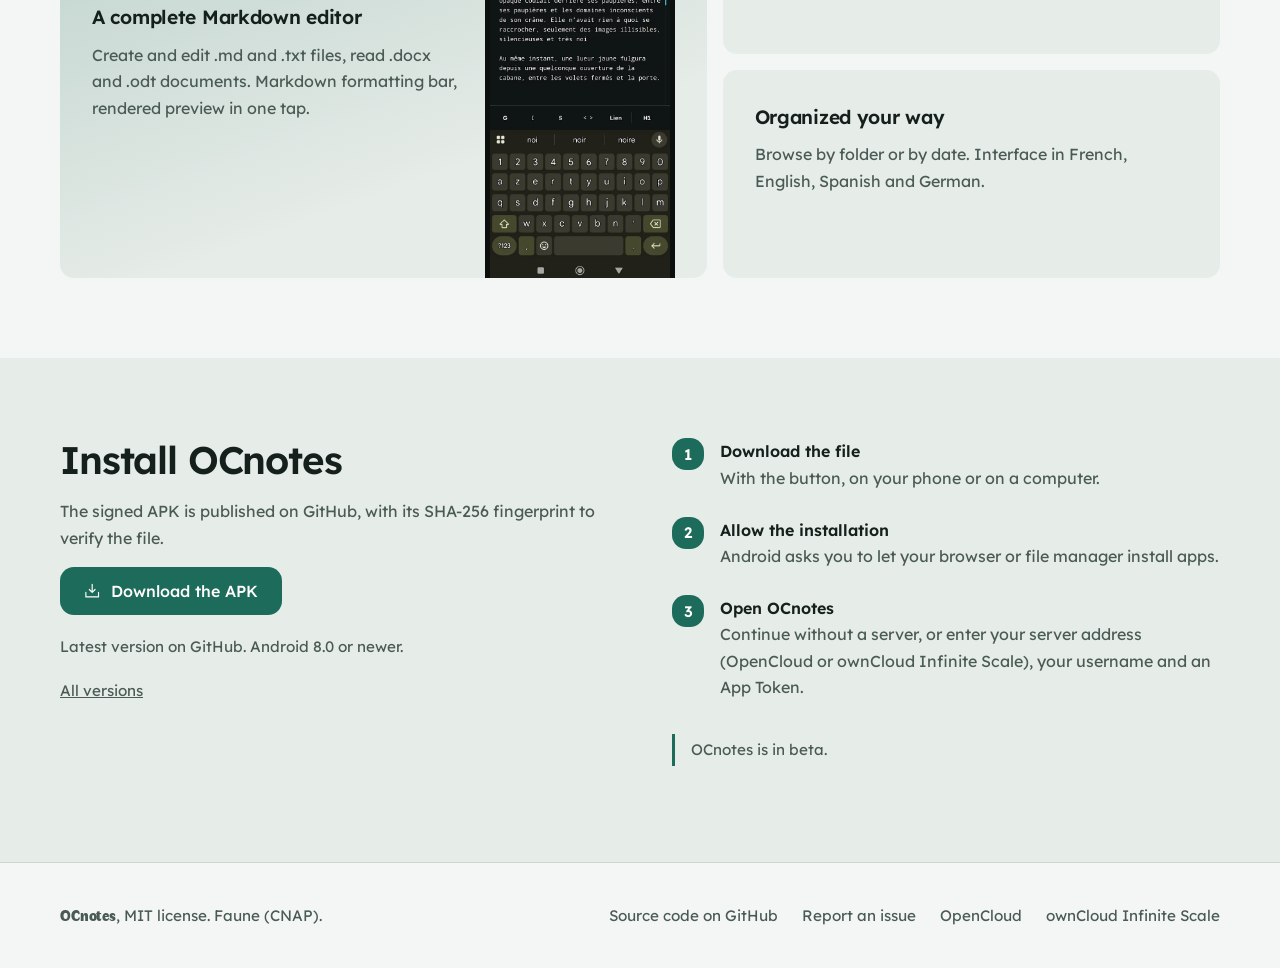
==== commit 4da6705b: "Add localization strings for account removal and session loss warnings - Updated English, Spanish, a" ====
--- a/site/index.html
+++ b/site/index.html
@@ -4,10 +4,10 @@
 <meta charset="utf-8">
 <meta name="viewport" content="width=device-width, initial-scale=1">
 <title>OCnotes, notes Markdown pour Android</title>
-<meta name="description" content="OCnotes est une application Android de notes Markdown, utilisable en local ou synchronisée avec votre serveur OpenCloud. Open source, licence MIT.">
+<meta name="description" content="OCnotes est une application Android de notes Markdown, utilisable en local ou synchronisée avec votre serveur OpenCloud ou ownCloud Infinite Scale. Open source, licence MIT.">
 <meta name="color-scheme" content="light dark">
 <meta property="og:title" content="OCnotes, notes Markdown pour Android">
-<meta property="og:description" content="Des notes Markdown sur Android, en local ou synchronisées avec OpenCloud.">
+<meta property="og:description" content="Des notes Markdown sur Android, en local ou synchronisées avec OpenCloud ou ownCloud Infinite Scale.">
 <meta property="og:type" content="website">
 <link rel="canonical" href="https://ocnotes.fr/">
 <link rel="icon" type="image/png" href="assets/favicon.png">
@@ -57,7 +57,7 @@
     <div class="wrap">
       <div>
         <h1>Vos notes Markdown, sur Android.</h1>
-        <p class="lead">Un carnet léger et open source. Gardez tout sur le téléphone, ou synchronisez avec votre serveur OpenCloud.</p>
+        <p class="lead">Un carnet léger et open source. Gardez tout sur le téléphone, ou synchronisez avec votre serveur OpenCloud ou ownCloud Infinite Scale.</p>
         <div class="cta">
           <a class="btn btn-primary" href="#telecharger">
             <svg viewBox="0 0 256 256" fill="currentColor" aria-hidden="true"><path d="M224 144v64a8 8 0 0 1-8 8H40a8 8 0 0 1-8-8v-64a8 8 0 0 1 16 0v56h160v-56a8 8 0 0 1 16 0Zm-101.66 5.66a8 8 0 0 0 11.32 0l40-40a8 8 0 0 0-11.32-11.32L136 124.69V32a8 8 0 0 0-16 0v92.69l-26.34-26.35a8 8 0 0 0-11.32 11.32Z"/></svg>
@@ -87,7 +87,7 @@
         </div>
         <div>
           <h3>Mode synchronisé</h3>
-          <p>Vos notes sont de simples fichiers .md dans votre espace OpenCloud. Vous les lisez depuis le navigateur ou n'importe quel autre client.</p>
+          <p>Vos notes sont de simples fichiers .md dans votre espace OpenCloud ou ownCloud Infinite Scale. Vous les lisez depuis le navigateur ou n'importe quel autre client.</p>
         </div>
       </div>
     </div>
@@ -139,7 +139,7 @@
         <ol class="steps">
           <li><strong>Téléchargez le fichier</strong><span>Depuis le bouton, sur votre téléphone ou sur un ordinateur.</span></li>
           <li><strong>Autorisez l'installation</strong><span>Android demande d'autoriser votre navigateur ou votre gestionnaire de fichiers à installer des applications.</span></li>
-          <li><strong>Ouvrez OCnotes</strong><span>Continuez sans serveur, ou saisissez l'adresse de votre OpenCloud, votre identifiant et un App Token.</span></li>
+          <li><strong>Ouvrez OCnotes</strong><span>Continuez sans serveur, ou saisissez l'adresse de votre serveur (OpenCloud ou ownCloud Infinite Scale), votre identifiant et un App Token.</span></li>
         </ol>
         <p class="note">OCnotes est en version bêta.</p>
       </div>
@@ -155,6 +155,7 @@
       <a href="https://github.com/ybediat/OCnotes">Code source sur GitHub</a>
       <a href="https://github.com/ybediat/OCnotes/issues">Signaler un problème</a>
       <a href="https://opencloud.eu">OpenCloud</a>
+      <a href="https://owncloud.dev/ocis/">ownCloud Infinite Scale</a>
     </nav>
   </div>
 </footer>
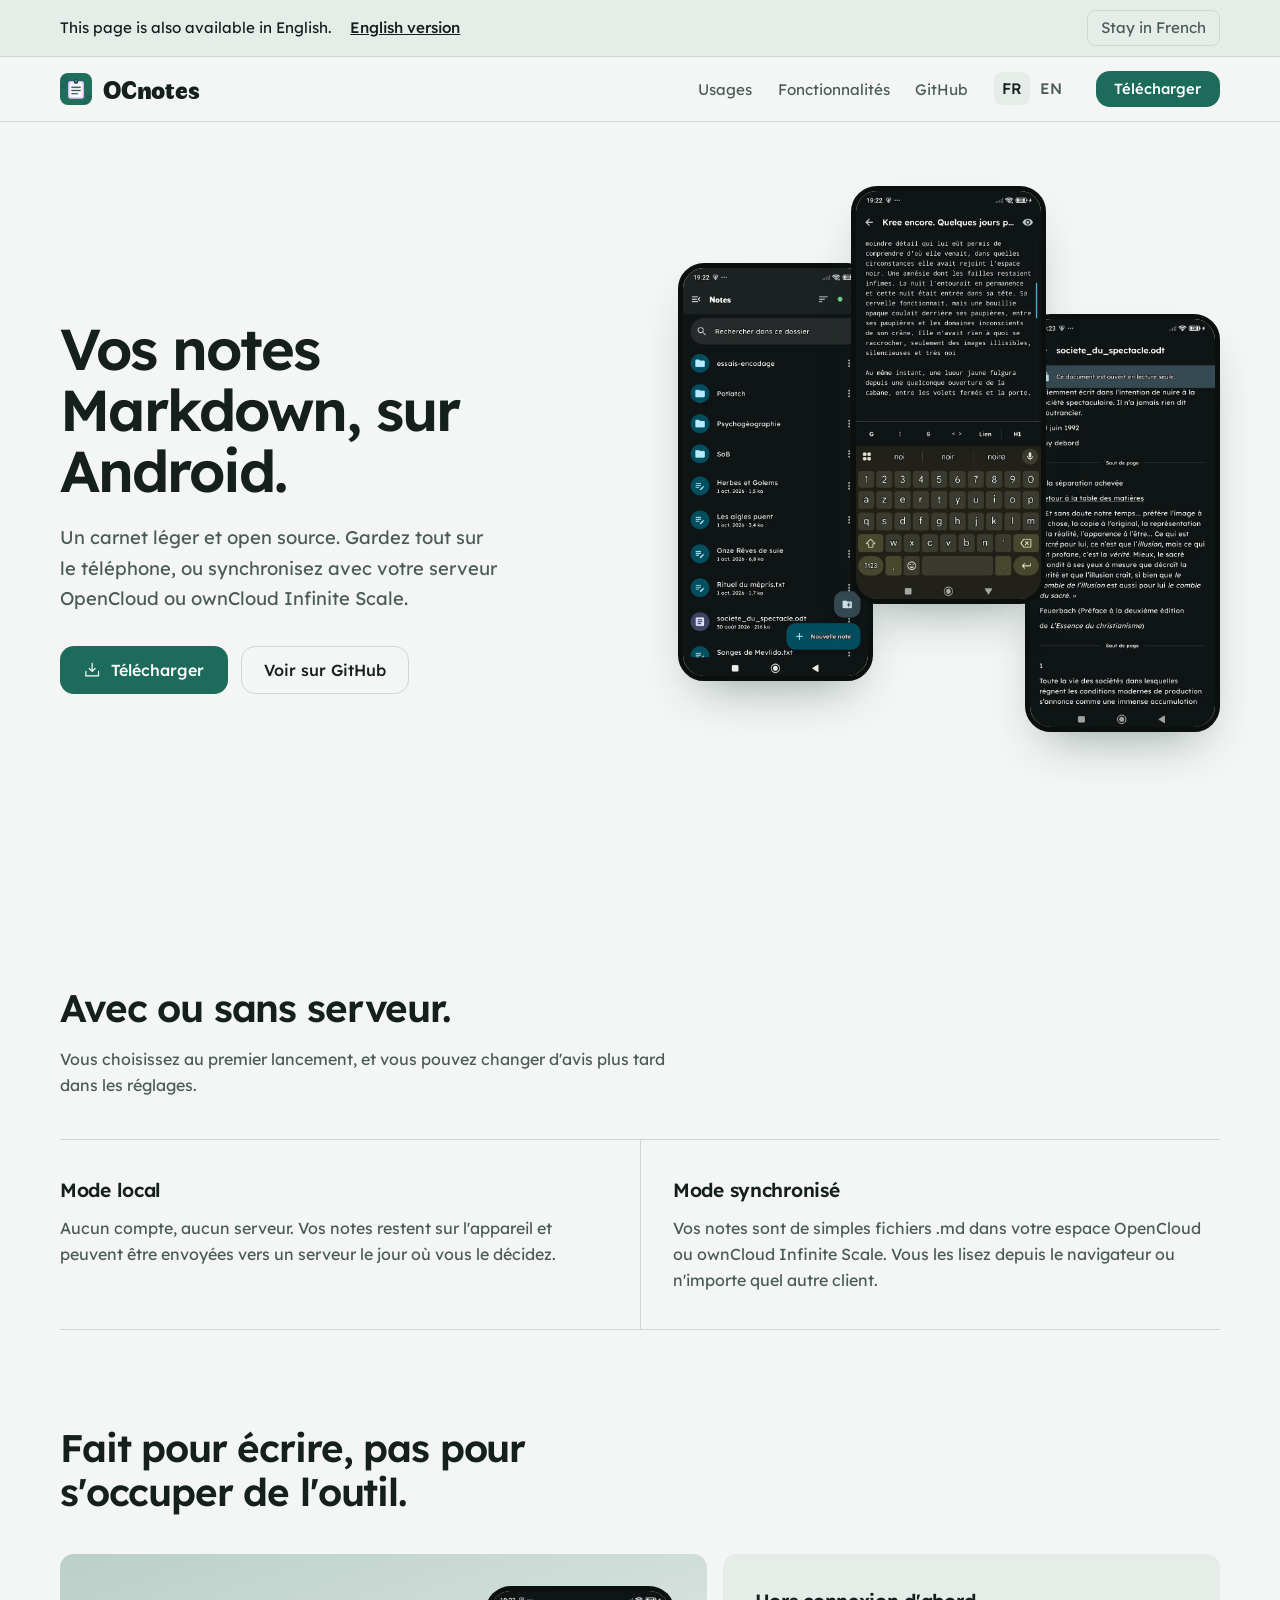
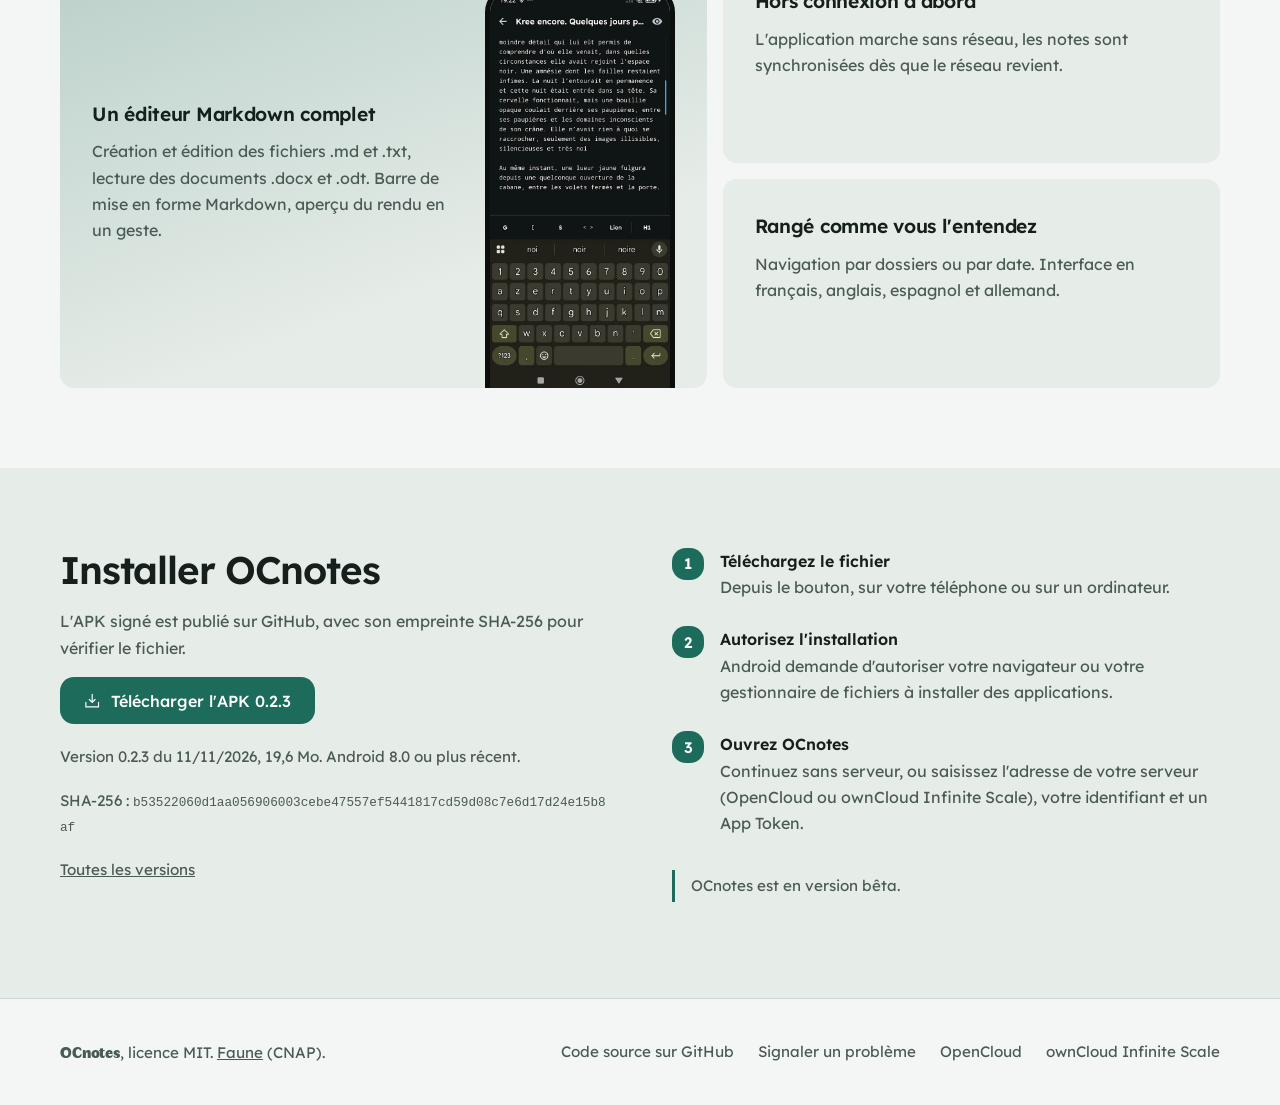
==== commit d29ece53: "Site de présentation : corrections de l'audit du 20/11/2026 - contenu visible sans JavaScript (appar" ====
--- a/site/index.html
+++ b/site/index.html
@@ -9,38 +9,48 @@
 <meta property="og:title" content="OCnotes, notes Markdown pour Android">
 <meta property="og:description" content="Des notes Markdown sur Android, en local ou synchronisées avec OpenCloud ou ownCloud Infinite Scale.">
 <meta property="og:type" content="website">
+<meta property="og:url" content="https://ocnotes.fr/">
+<meta property="og:locale" content="fr_FR">
+<meta property="og:locale:alternate" content="en_US">
+<meta property="og:image" content="https://ocnotes.fr/assets/og.jpg">
+<meta property="og:image:width" content="1200">
+<meta property="og:image:height" content="630">
+<meta property="og:image:alt" content="Trois écrans d'OCnotes : la liste des notes, l'éditeur Markdown et l'aperçu d'un document">
+<meta name="twitter:card" content="summary_large_image">
 <link rel="canonical" href="https://ocnotes.fr/">
 <link rel="icon" type="image/png" href="assets/favicon.png">
 <link rel="preload" href="assets/lexend-Regular.woff2" as="font" type="font/woff2" crossorigin>
-<link rel="preload" href="assets/faune-display-black.woff2" as="font" type="font/woff2" crossorigin>
+<link rel="preload" href="assets/lexend-SemiBold.woff2" as="font" type="font/woff2" crossorigin>
 
 <link rel="stylesheet" href="assets/site.css">
 <link rel="alternate" hreflang="fr" href="https://ocnotes.fr/">
 <link rel="alternate" hreflang="en" href="https://ocnotes.fr/en/">
 <link rel="alternate" hreflang="x-default" href="https://ocnotes.fr/en/">
-<script>
-/* Visiteur non francophone : on l'envoie sur la version anglaise, sauf s'il a déjà choisi une langue. */
-(function () {
-  try {
-    var choix = localStorage.getItem("ocnotes-lang");
-    if (choix) { if (choix === "en") location.replace("en/" + location.hash); return; }
-    var langues = navigator.languages && navigator.languages.length ? navigator.languages : [navigator.language || ""];
-    var francophone = Array.prototype.some.call(langues, function (l) { return /^fr/i.test(l); });
-    if (langues[0] && !francophone) location.replace("en/" + location.hash);
-  } catch (e) { /* on reste en français */ }
-})();
-</script>
 </head>
 
 <body>
+
+<a class="skip-link" href="#contenu">Aller au contenu</a>
+
+<div class="lang-hint" id="lang-hint" lang="en" hidden>
+  <div class="wrap">
+    <p>This page is also available in English.</p>
+    <a href="en/" hreflang="en" data-lang="en">English version</a>
+    <button type="button" data-lang="fr">Stay in French</button>
+  </div>
+</div>
 
 <header class="nav">
   <div class="wrap">
     <a class="brand" href="#top"><img src="assets/icon.webp" alt="" width="32" height="32"><span class="wordmark">OCnotes</span></a>
     <nav class="nav-links" aria-label="Navigation principale">
-      <a href="#usages">Usages</a>
-      <a href="#fonctions">Fonctionnalités</a>
-      <a href="https://github.com/ybediat/OCnotes">GitHub</a>
+      <button class="menu-btn" type="button" popovertarget="menu" aria-controls="menu">Menu</button>
+      <ul class="menu" id="menu" popover>
+        <li><a href="#usages">Usages</a></li>
+        <li><a href="#fonctions">Fonctionnalités</a></li>
+        <li><a href="https://github.com/ybediat/OCnotes">GitHub</a></li>
+        <li class="menu-dl"><a href="#telecharger">Télécharger</a></li>
+      </ul>
       <span class="lang" role="group" aria-label="Langue">
         <a href="./" hreflang="fr" lang="fr" data-lang="fr" aria-current="true">FR</a>
         <a href="en/" hreflang="en" lang="en" data-lang="en">EN</a>
@@ -56,7 +66,7 @@
   <section class="hero">
     <div class="wrap">
       <div>
-        <h1>Vos notes Markdown, sur Android.</h1>
+        <h1 id="contenu" tabindex="-1">Vos notes Markdown, sur Android.</h1>
         <p class="lead">Un carnet léger et open source. Gardez tout sur le téléphone, ou synchronisez avec votre serveur OpenCloud ou ownCloud Infinite Scale.</p>
         <div class="cta">
           <a class="btn btn-primary" href="#telecharger">
@@ -69,7 +79,7 @@
 
       <div class="phones">
         <img class="phone p1" src="assets/liste-notes.webp" width="560" height="1234" alt="OCnotes : la liste des dossiers et des notes, avec recherche et bouton Nouvelle note">
-        <img class="phone p2" src="assets/editeur.webp" width="560" height="1234" alt="OCnotes : l'éditeur Markdown, avec sa barre de mise en forme au-dessus du clavier">
+        <img class="phone p2" src="assets/editeur.webp" fetchpriority="high" width="560" height="1234" alt="OCnotes : l'éditeur Markdown, avec sa barre de mise en forme au-dessus du clavier">
         <img class="phone p3" src="assets/apercu.webp" width="560" height="1234" alt="OCnotes : un document .odt ouvert en lecture seule">
       </div>
     </div>
@@ -94,7 +104,7 @@
   </section>
 
   <!-- ===== Fonctionnalités ===== -->
-  <section id="fonctions" style="padding-top: 1rem;">
+  <section id="fonctions" class="features">
     <div class="wrap">
       <h2 class="reveal">Fait pour écrire, pas pour s'occuper de l'outil.</h2>
       <div class="features-grid">
--- a/site/assets/site.css
+++ b/site/assets/site.css
@@ -33,7 +33,9 @@
 }
 
 * { box-sizing: border-box; }
-html { scroll-behavior: smooth; }
+/* les ancres s'arrêtent sous l'en-tête collant (64px) plutôt que dessous */
+html { scroll-padding-top: 80px; }
+@media (prefers-reduced-motion: no-preference) { html { scroll-behavior: smooth; } }
 body {
   margin: 0;
   background: var(--bg);
@@ -41,6 +43,7 @@
   font-family: "Lexend", system-ui, -apple-system, "Segoe UI", sans-serif;
   font-size: 1rem;
   line-height: 1.65;
+  font-size-adjust: from-font;
   -webkit-font-smoothing: antialiased;
 }
 img { display: block; max-width: 100%; height: auto; }
@@ -48,6 +51,20 @@
 :focus-visible { outline: 3px solid var(--accent); outline-offset: 3px; border-radius: 6px; }
 
 .wrap { width: min(1160px, 100% - 2rem); margin-inline: auto; }
+
+/* ---------- Lien d'évitement : hors écran tant qu'il n'a pas le focus ---------- */
+.skip-link { position: absolute; left: 1rem; top: -4rem; z-index: 20; padding: .6rem 1rem; border-radius: var(--radius); background: var(--accent); color: var(--accent-ink); text-decoration: none; }
+.skip-link:focus-visible { top: 1rem; }
+/* la cible du lien d'évitement reçoit le focus sans anneau inutile */
+h1:focus { outline: none; }
+
+/* ---------- Bandeau « autre langue » (affiché par site.js) ---------- */
+.lang-hint { background: var(--surface); border-bottom: 1px solid var(--line); font-size: .95rem; }
+.lang-hint .wrap { display: flex; flex-wrap: wrap; align-items: center; gap: .5rem 1.2rem; padding-block: .6rem; }
+.lang-hint p { margin: 0; }
+.lang-hint a { font-weight: 500; }
+.lang-hint button { margin-left: auto; font: inherit; color: var(--muted); background: none; border: 1px solid var(--line); border-radius: 8px; padding: .3rem .8rem; cursor: pointer; }
+.lang-hint button:hover { color: var(--ink); }
 
 /* ---------- Boutons ---------- */
 .btn {
@@ -59,9 +76,12 @@
   border: 1.5px solid transparent;
   transition: transform .2s cubic-bezier(.16,1,.3,1), background-color .2s;
 }
-.btn:active { transform: scale(.97); }
+
 .btn-primary { background: var(--accent); color: var(--accent-ink); }
-.btn-primary:hover { transform: translateY(-2px); }
+@media (prefers-reduced-motion: no-preference) {
+  .btn:active { transform: scale(.97); }
+  .btn-primary:hover { transform: translateY(-2px); }
+}
 .btn-ghost { border-color: var(--line); color: var(--ink); }
 .btn-ghost:hover { background: var(--surface); }
 .btn svg { width: 1.15em; height: 1.15em; flex: none; }
@@ -76,6 +96,12 @@
 .nav-links { display: flex; align-items: center; gap: 1.6rem; }
 .nav-links a:not(.btn) { text-decoration: none; color: var(--muted); font-size: .95rem; }
 .nav-links a:not(.btn):hover { color: var(--ink); }
+.menu { list-style: none; }
+.menu-btn { display: none; font: 500 .92rem/1 "Lexend", sans-serif; color: var(--ink); background: none; border: 1.5px solid var(--line); border-radius: var(--radius); padding: .55rem .9rem; cursor: pointer; anchor-name: --menu-btn; }
+/* grand écran : la liste du popover s'affiche comme une simple rangée de liens */
+@media (min-width: 861px) {
+  .menu { display: flex; gap: 1.6rem; position: static; inset: auto; margin: 0; padding: 0; border: 0; background: none; color: inherit; overflow: visible; width: auto; height: auto; }
+}
 .nav .btn { padding: .6rem 1.1rem; font-size: .92rem; }
 
 /* ---------- Hero : texte à gauche, trois écrans à droite ---------- */
@@ -111,6 +137,7 @@
 .modes-grid p { color: var(--muted); margin: 0; }
 
 /* ---------- Fonctionnalités : une grande tuile + deux plus petites ---------- */
+section.features { padding-top: 1rem; }
 .features-grid { display: grid; grid-template-columns: 1.3fr 1fr; grid-template-rows: auto auto; gap: 1rem; margin-top: 2.5rem; }
 .tile { border-radius: var(--radius); padding: 2rem; background: var(--surface); overflow: hidden; }
 .tile p { color: var(--muted); margin: 0; }
@@ -144,15 +171,21 @@
 footer nav { display: flex; flex-wrap: wrap; gap: 1.5rem; }
 footer a { text-decoration: none; }
 footer a:hover { color: var(--ink); text-decoration: underline; }
+footer .wrap > span a { text-decoration: underline; }
 
 /* ---------- Mouvement : entrée douce, désactivée si l'utilisateur le demande ---------- */
 @media (prefers-reduced-motion: no-preference) {
-  .reveal { opacity: 0; transform: translateY(22px); transition: opacity .7s cubic-bezier(.16,1,.3,1), transform .7s cubic-bezier(.16,1,.3,1); }
-  .reveal.in { opacity: 1; transform: none; }
+  @supports (animation-timeline: view()) {
+    .reveal { animation: reveal linear both; animation-timeline: view(); animation-range: entry 0% entry 60%; }
+    @keyframes reveal { from { opacity: 0; translate: 0 22px; } }
+  }
   /* les téléphones du hero arrivent l'un après l'autre : ils racontent l'ordre liste, édition, aperçu */
-  .phone { opacity: 0; animation: rise .9s cubic-bezier(.16,1,.3,1) forwards; }
-  .p1 { animation-delay: .1s; } .p2 { animation-delay: .25s; } .p3 { animation-delay: .4s; }
-  @keyframes rise { from { opacity: 0; transform: translateY(40px); } to { opacity: 1; transform: none; } }
+  .phone { animation: rise .9s cubic-bezier(.16,1,.3,1) backwards; }
+  .p1 { animation-delay: .1s; } .p3 { animation-delay: .25s; }
+  /* p2 est l'image principale (LCP) : elle glisse sans fondu pour être visible dès son chargement */
+  .p2 { animation-name: slide; }
+  @keyframes rise { from { opacity: 0; translate: 0 40px; } }
+  @keyframes slide { from { translate: 0 40px; } }
 }
 
 /* ---------- Mobile : tout passe sur une colonne ---------- */
@@ -163,9 +196,21 @@
   .modes-grid > div, .modes-grid > div + div { padding: 1.6rem 0; border-left: 0; }
   .modes-grid > div + div { border-top: 1px solid var(--line); }
   .tile-big { grid-row: auto; grid-template-columns: 1fr 140px; }
-  .nav-links a:not(.btn) { display: none; }
+  .nav-links { gap: .6rem; }
+  .menu-btn { display: inline-flex; }
+  .menu { margin: 0; padding: .5rem; border: 1px solid var(--line); border-radius: var(--radius); background: var(--bg); color: var(--ink); box-shadow: var(--shadow);
+    /* sous l'en-tête par défaut, sous le bouton si le navigateur gère le positionnement par ancre */
+    position: fixed; inset: auto; right: 1rem; top: 4.5rem; top: anchor(--menu-btn bottom); margin-top: .5rem; min-width: 12rem; }
+  .menu a:not(.btn) { display: block; padding: .6rem .8rem; border-radius: 8px; color: var(--ink); font-size: 1rem; }
+  .menu a:not(.btn):hover { background: var(--surface); }
   section { padding-block: 3.5rem; }
   .download .wrap { gap: 2.5rem; }
+}
+/* très petit écran : le bouton Télécharger de l'en-tête passe dans le menu (celui du hero reste juste dessous) */
+.menu .menu-dl { display: none; }
+@media (max-width: 520px) {
+  .nav .btn-primary { display: none; }
+  .menu .menu-dl { display: list-item; }
 }
 @media (max-width: 460px) {
   .tile-big { grid-template-columns: 1fr; }
